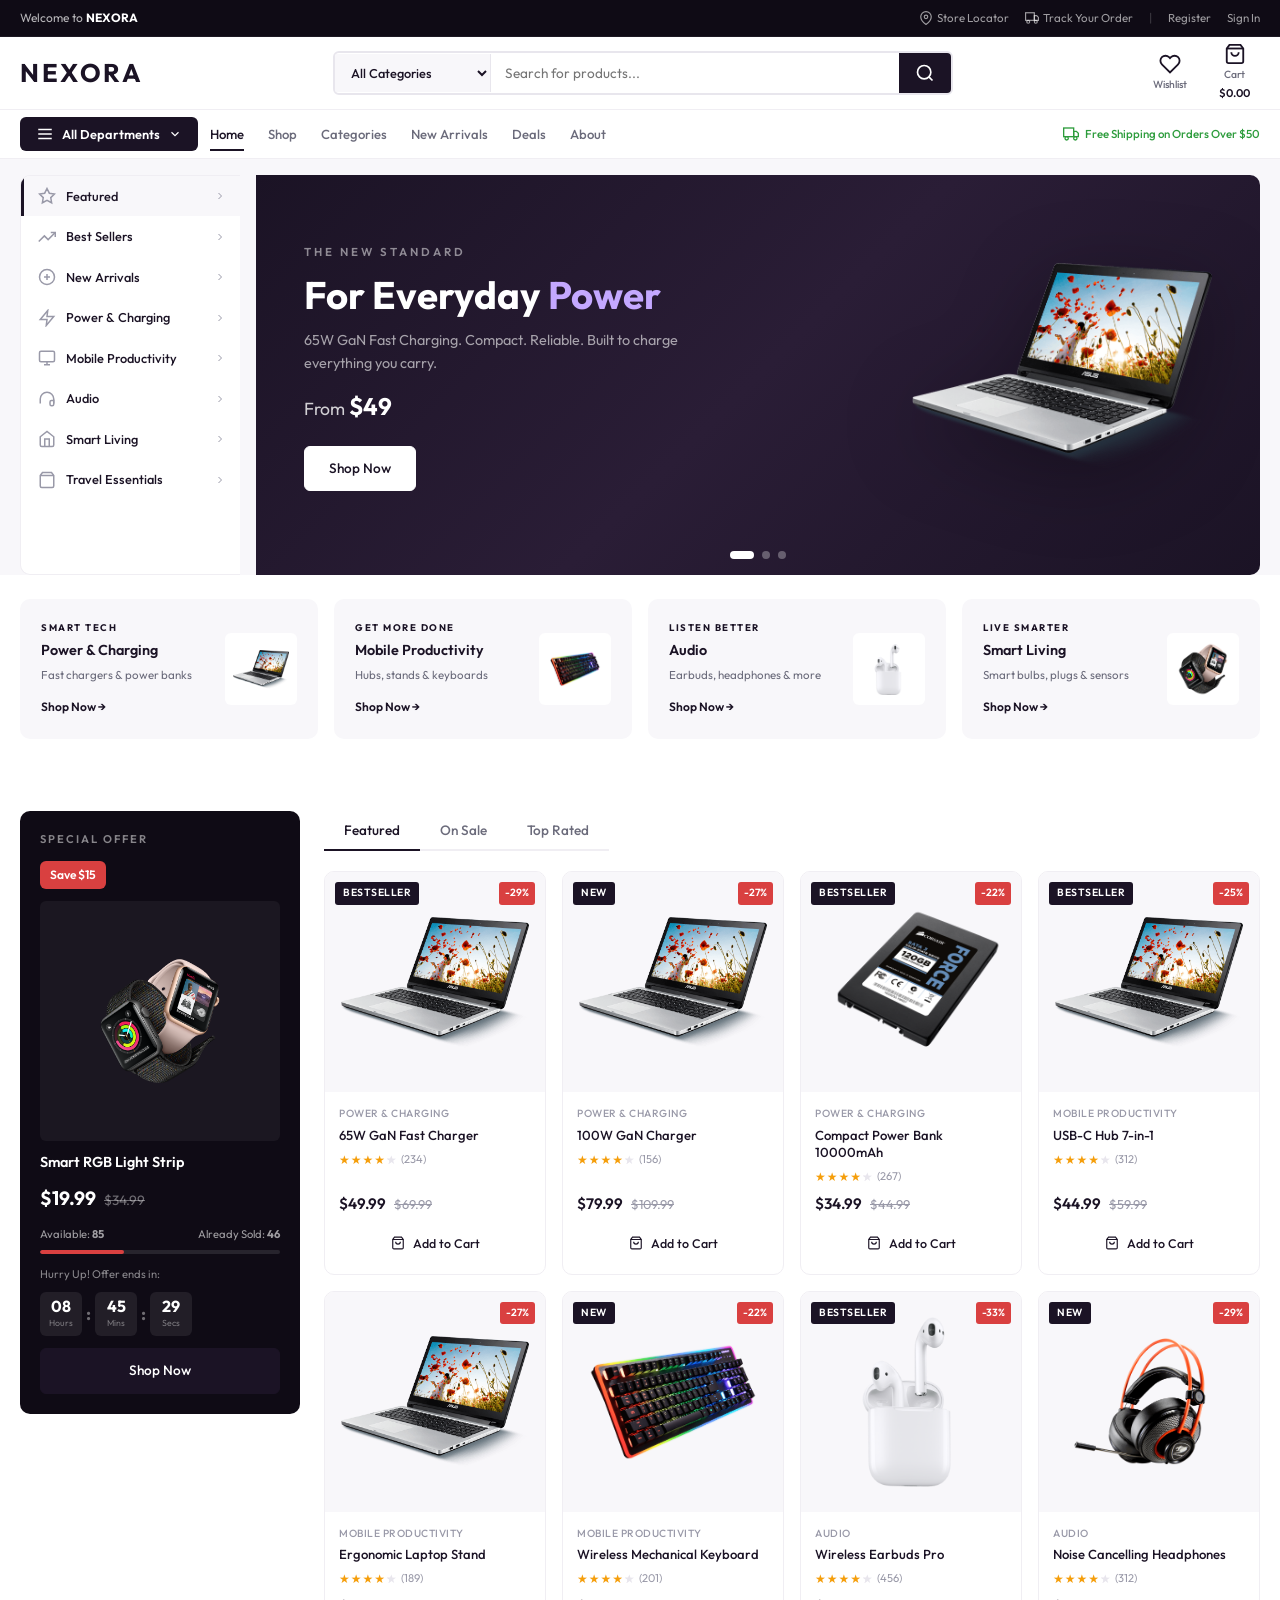
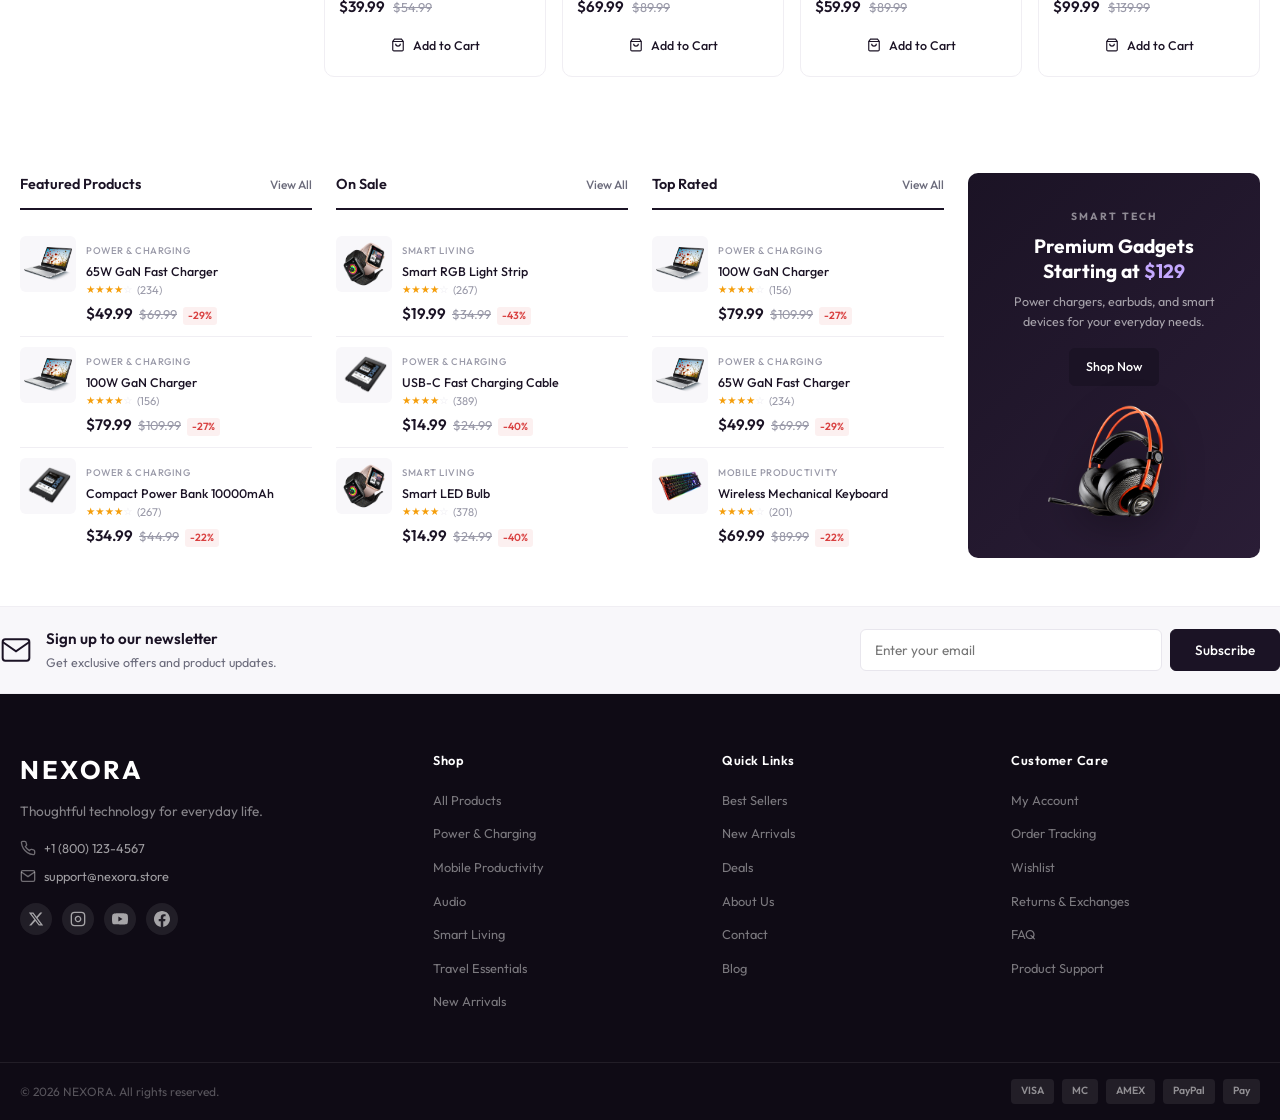
==== index.html @ 95f28b10 "First look(no backend)" ====
<!DOCTYPE html>
<html lang="en">
<head>
  <meta charset="UTF-8">
  <meta name="viewport" content="width=device-width, initial-scale=1.0">
  <meta name="description" content="NEXORA - Thoughtful technology for everyday life. Smart, practical electronics designed to make work, travel, and daily life easier.">
  <title>NEXORA - Premium Electronics Store</title>
  <link rel="stylesheet" href="css/style.css">
  <link rel="stylesheet" href="css/components.css">
  <link rel="stylesheet" href="css/responsive.css">
</head>
<body>
  <div class="header-wrapper"></div>

  <main>
    <section class="hero-section">
      <div class="container hero-layout">
        <aside class="hero-sidebar" id="hero-sidebar" aria-label="Categories"></aside>
        <div class="hero-main">
          <div class="hero-banner" id="hero-banner">
            <div class="hero-slide active" data-slide="0">
              <div class="hero-slide-content">
                <p class="hero-slide-eyebrow">THE NEW STANDARD</p>
                <h1 class="hero-slide-title">For Everyday <span class="hero-accent">Power</span></h1>
                <p class="hero-slide-desc">65W GaN Fast Charging. Compact. Reliable. Built to charge everything you carry.</p>
                <p class="hero-slide-price">From <strong>$49</strong></p>
                <a href="shop.html?category=power-charging" class="btn btn-primary">Shop Now</a>
              </div>
              <div class="hero-slide-visual">
                <img src="assets/laptop.png" alt="65W GaN Fast Charger" loading="eager">
              </div>
            </div>
            <div class="hero-slide" data-slide="1">
              <div class="hero-slide-content">
                <p class="hero-slide-eyebrow">IMMERSIVE AUDIO</p>
                <h1 class="hero-slide-title">Wireless <span class="hero-accent">Earbuds Pro</span></h1>
                <p class="hero-slide-desc">Active Noise Cancellation. 30-Hour Battery. IPX5 Water Resistant.</p>
                <p class="hero-slide-price">From <strong>$59</strong></p>
                <a href="shop.html?category=audio" class="btn btn-primary">Shop Now</a>
              </div>
              <div class="hero-slide-visual">
                <img src="assets/air pods.png" alt="Wireless Earbuds Pro" loading="lazy">
              </div>
            </div>
            <div class="hero-slide" data-slide="2">
              <div class="hero-slide-content">
                <p class="hero-slide-eyebrow">SMART PRODUCTIVITY</p>
                <h1 class="hero-slide-title">Mechanical <span class="hero-accent">Keyboard</span></h1>
                <p class="hero-slide-desc">Hot-Swappable Switches. Tri-Mode Connectivity. RGB Backlight.</p>
                <p class="hero-slide-price">From <strong>$69</strong></p>
                <a href="shop.html?category=mobile-productivity" class="btn btn-primary">Shop Now</a>
              </div>
              <div class="hero-slide-visual">
                <img src="assets/keyboard.png" alt="Mechanical Keyboard" loading="lazy">
              </div>
            </div>
          </div>
          <div class="hero-dots">
            <button class="hero-dot active" data-slide="0" aria-label="Slide 1"></button>
            <button class="hero-dot" data-slide="1" aria-label="Slide 2"></button>
            <button class="hero-dot" data-slide="2" aria-label="Slide 3"></button>
          </div>
        </div>
      </div>
    </section>

    <section class="promo-cards-section">
      <div class="container">
        <div class="promo-cards-grid" id="promo-cards-grid"></div>
      </div>
    </section>

    <section class="section featured-section">
      <div class="container">
        <div class="featured-layout">
          <div class="special-offer-panel" id="special-offer-panel"></div>
          <div class="featured-products-area">
            <div class="featured-tabs-header">
              <div class="featured-tabs">
                <button class="featured-tab active" data-tab="featured">Featured</button>
                <button class="featured-tab" data-tab="onsale">On Sale</button>
                <button class="featured-tab" data-tab="toprated">Top Rated</button>
              </div>
            </div>
            <div class="featured-products-grid" id="featured-products-grid"></div>
          </div>
        </div>
      </div>
    </section>

    <section class="section showcase-section">
      <div class="container">
        <div class="showcase-grid">
          <div class="showcase-col" id="col-featured">
            <div class="showcase-col-header">
              <h3>Featured Products</h3>
              <a href="shop.html?sort=featured" class="showcase-viewall">View All</a>
            </div>
            <div class="showcase-col-items" id="featured-items"></div>
          </div>
          <div class="showcase-col" id="col-onsale">
            <div class="showcase-col-header">
              <h3>On Sale</h3>
              <a href="shop.html?sort=discount" class="showcase-viewall">View All</a>
            </div>
            <div class="showcase-col-items" id="sale-items"></div>
          </div>
          <div class="showcase-col" id="col-toprated">
            <div class="showcase-col-header">
              <h3>Top Rated</h3>
              <a href="shop.html?sort=rating" class="showcase-viewall">View All</a>
            </div>
            <div class="showcase-col-items" id="toprated-items"></div>
          </div>
          <div class="showcase-ad" id="showcase-ad">
            <p class="showcase-ad-eyebrow">SMART TECH</p>
            <h3 class="showcase-ad-title">Premium Gadgets <br>Starting at <strong>$129</strong></h3>
            <p class="showcase-ad-desc">Power chargers, earbuds, and smart devices for your everyday needs.</p>
            <a href="shop.html" class="btn btn-primary btn-sm">Shop Now</a>
            <div class="showcase-ad-visual">
              <img src="assets/headset.png" alt="Premium Headphones" loading="lazy">
            </div>
          </div>
        </div>
      </div>
    </section>

    <section class="newsletter-strip">
      <div class="container newsletter-strip-inner">
        <div class="newsletter-strip-left">
          <svg width="32" height="32" viewBox="0 0 24 24" fill="none" stroke="currentColor" stroke-width="1.5"><path d="M4 4h16c1.1 0 2 .9 2 2v12c0 1.1-.9 2-2 2H4c-1.1 0-2-.9-2-2V6c0-1.1.9-2 2-2z"/><polyline points="22,6 12,13 2,6"/></svg>
          <div>
            <h3>Sign up to our newsletter</h3>
            <p>Get exclusive offers and product updates.</p>
          </div>
        </div>
        <form class="newsletter-strip-form" id="newsletter-form">
          <input type="email" placeholder="Enter your email" required aria-label="Email address">
          <button type="submit" class="btn btn-primary">Subscribe</button>
        </form>
      </div>
      <p class="newsletter-success" id="newsletter-success">Thanks for subscribing! Check your inbox for a welcome message.</p>
    </section>
  </main>

  <div class="footer-wrapper"></div>

  <script src="js/config.js"></script>
  <script src="js/data/categories.js"></script>
  <script src="js/data/products.js"></script>
  <script src="js/services/productService.js"></script>
  <script src="js/services/cartService.js"></script>
  <script src="js/services/wishlistService.js"></script>
  <script src="js/services/authService.js"></script>
  <script src="js/services/orderService.js"></script>
  <script src="js/components/toast.js"></script>
  <script src="js/components/modal.js"></script>
  <script src="js/components/productCard.js"></script>
  <script src="js/components/header.js"></script>
  <script src="js/app.js"></script>
  <script src="js/pages/home.js"></script>
</body>
</html>
---- css/style.css ----
@import url('https://fonts.googleapis.com/css2?family=Outfit:wght@300;400;500;600;700&display=swap');

*, *::before, *::after {
  margin: 0;
  padding: 0;
  box-sizing: border-box;
}

:root {
  --primary: #1B1325;
  --deep-dark: #0F0B15;
  --bg: #FFFFFF;
  --bg-alt: #F8F7FA;
  --text: #1B1325;
  --text-muted: #6B6B7B;
  --text-light: #9999A8;
  --border: #E8E6ED;
  --border-light: #F0EEF3;
  --accent: #1B1325;
  --success: #2D9C3C;
  --error: #D94040;
  --warning: #E6A817;
  --radius: 10px;
  --radius-sm: 6px;
  --radius-lg: 14px;
  --shadow: 0 1px 3px rgba(0,0,0,0.06);
  --shadow-md: 0 4px 16px rgba(0,0,0,0.08);
  --shadow-lg: 0 8px 32px rgba(0,0,0,0.1);
  --transition: 0.2s ease;
  --max-width: 1400px;
}

html {
  font-size: 16px;
  scroll-behavior: smooth;
  -webkit-text-size-adjust: 100%;
}

body {
  font-family: 'Outfit', 'Inter', system-ui, -apple-system, sans-serif;
  color: var(--text);
  background: var(--bg);
  line-height: 1.6;
  overflow-x: hidden;
  -webkit-font-smoothing: antialiased;
  -moz-osx-font-smoothing: grayscale;
}

body.modal-open {
  overflow: hidden;
}

img {
  max-width: 100%;
  height: auto;
  display: block;
}

a {
  text-decoration: none;
  color: inherit;
  transition: color var(--transition);
}

ul, ol {
  list-style: none;
}

button {
  cursor: pointer;
  border: none;
  background: none;
  font-family: inherit;
  font-size: inherit;
  color: inherit;
}

input, textarea, select {
  font-family: inherit;
  font-size: inherit;
  color: inherit;
}

.container {
  width: 100%;
  max-width: var(--max-width);
  margin: 0 auto;
  padding: 0 20px;
}

/* ==============================
   UTILITY BAR (Level 1)
   ============================== */
.utility-bar {
  background: var(--deep-dark);
  color: rgba(255,255,255,0.7);
  font-size: 0.75rem;
  border-bottom: 1px solid rgba(255,255,255,0.06);
}

.utility-bar-inner {
  display: flex;
  align-items: center;
  justify-content: space-between;
  height: 36px;
}

.utility-welcome {
  font-size: 0.75rem;
}

.utility-welcome strong {
  color: #fff;
}

.utility-links {
  display: flex;
  align-items: center;
  gap: 16px;
}

.utility-link {
  display: flex;
  align-items: center;
  gap: 4px;
  color: rgba(255,255,255,0.6);
  font-size: 0.72rem;
  transition: color var(--transition);
}

.utility-link:hover {
  color: #fff;
}

.utility-sep {
  color: rgba(255,255,255,0.2);
}

/* ==============================
   HEADER (Level 2)
   ============================== */
.header {
  position: sticky;
  top: 0;
  z-index: 1000;
  background: rgba(255,255,255,0.97);
  backdrop-filter: blur(12px);
  border-bottom: 1px solid var(--border-light);
}

.header-inner {
  display: flex;
  align-items: center;
  justify-content: space-between;
  height: 72px;
  gap: 24px;
}

.logo {
  display: flex;
  align-items: center;
  flex-shrink: 0;
}

.logo-text {
  font-size: 1.6rem;
  font-weight: 700;
  letter-spacing: 2.5px;
  color: var(--primary);
}

.header-search {
  flex: 1;
  max-width: 620px;
  display: flex;
  align-items: center;
  border: 2px solid var(--border);
  border-radius: var(--radius-sm);
  overflow: hidden;
  transition: border-color var(--transition);
}

.header-search:focus-within {
  border-color: var(--primary);
}

.search-category-select {
  padding: 10px 12px;
  border: none;
  border-right: 1px solid var(--border);
  background: var(--bg-alt);
  font-size: 0.8rem;
  font-weight: 500;
  color: var(--text);
  outline: none;
  cursor: pointer;
  max-width: 160px;
  appearance: auto;
}

.header-search-input {
  flex: 1;
  border: none;
  outline: none;
  padding: 10px 14px;
  font-size: 0.85rem;
  background: transparent;
  min-width: 0;
}

.header-search-btn {
  padding: 10px 16px;
  background: var(--primary);
  color: #fff;
  border: none;
  display: flex;
  align-items: center;
  justify-content: center;
  cursor: pointer;
  transition: background var(--transition);
}

.header-search-btn:hover {
  background: #2a1d36;
}

.header-actions {
  display: flex;
  align-items: center;
  gap: 12px;
  flex-shrink: 0;
}

.header-action-link {
  position: relative;
  display: flex;
  flex-direction: column;
  align-items: center;
  gap: 2px;
  padding: 6px 10px;
  border-radius: var(--radius-sm);
  transition: background var(--transition);
  text-decoration: none;
}

.header-action-link:hover {
  background: var(--bg-alt);
}

.header-action-label {
  font-size: 0.65rem;
  font-weight: 500;
  color: var(--text-muted);
}

.header-cart-total {
  font-size: 0.7rem;
  font-weight: 600;
  color: var(--primary);
}

.badge {
  position: absolute;
  top: 2px;
  right: 4px;
  min-width: 16px;
  height: 16px;
  background: var(--primary);
  color: #fff;
  border-radius: 8px;
  font-size: 0.6rem;
  font-weight: 600;
  display: flex;
  align-items: center;
  justify-content: center;
  padding: 0 4px;
}

/* Search Results Dropdown */
.search-results-dropdown {
  position: absolute;
  top: 100%;
  left: 50%;
  transform: translateX(-50%);
  width: 100%;
  max-width: 620px;
  background: #fff;
  border: 1px solid var(--border);
  border-radius: 0 0 var(--radius-sm) var(--radius-sm);
  box-shadow: var(--shadow-lg);
  max-height: 400px;
  overflow-y: auto;
  display: none;
  z-index: 1001;
}

.search-results-dropdown.active {
  display: block;
}

.search-dd-item {
  display: flex;
  align-items: center;
  gap: 12px;
  padding: 10px 16px;
  transition: background var(--transition);
}

.search-dd-item:hover {
  background: var(--bg-alt);
}

.search-dd-img {
  width: 40px;
  height: 40px;
  object-fit: contain;
  border-radius: var(--radius-sm);
  background: var(--bg-alt);
  padding: 4px;
}

.search-dd-info {
  flex: 1;
  min-width: 0;
}

.search-dd-name {
  display: block;
  font-size: 0.85rem;
  font-weight: 500;
  white-space: nowrap;
  overflow: hidden;
  text-overflow: ellipsis;
}

.search-dd-cat {
  font-size: 0.7rem;
  color: var(--text-light);
}

.search-dd-price {
  font-weight: 600;
  font-size: 0.85rem;
  color: var(--primary);
  white-space: nowrap;
}

.search-dd-viewall {
  display: block;
  text-align: center;
  padding: 10px;
  font-size: 0.8rem;
  font-weight: 500;
  color: var(--primary);
  border-top: 1px solid var(--border-light);
}

.search-dd-viewall:hover {
  background: var(--bg-alt);
}

.search-dd-empty {
  padding: 20px;
  text-align: center;
  color: var(--text-muted);
  font-size: 0.85rem;
}

/* ==============================
   NAV BAR (Level 3)
   ============================== */
.nav-bar {
  background: #fff;
  border-bottom: 1px solid var(--border-light);
}

.nav-bar-inner {
  display: flex;
  align-items: center;
  height: 48px;
  gap: 4px;
}

.dept-dropdown-wrap {
  position: relative;
  margin-right: 8px;
  flex-shrink: 0;
}

.dept-trigger {
  display: flex;
  align-items: center;
  gap: 8px;
  padding: 8px 16px;
  background: var(--primary);
  color: #fff;
  border-radius: var(--radius-sm);
  font-size: 0.8rem;
  font-weight: 600;
  white-space: nowrap;
  cursor: pointer;
  transition: background var(--transition);
}

.dept-trigger:hover {
  background: #2a1d36;
}

.dept-menu {
  position: absolute;
  top: calc(100% + 6px);
  left: 0;
  width: 260px;
  background: #fff;
  border: 1px solid var(--border);
  border-radius: var(--radius);
  box-shadow: var(--shadow-lg);
  z-index: 1100;
  display: none;
  overflow: hidden;
}

.dept-menu.active {
  display: block;
}

.dept-menu-item {
  display: flex;
  align-items: center;
  gap: 10px;
  padding: 10px 16px;
  font-size: 0.82rem;
  font-weight: 500;
  color: var(--text);
  transition: background var(--transition);
}

.dept-menu-item:hover {
  background: var(--bg-alt);
  color: var(--primary);
}

.dept-menu-item span {
  flex: 1;
}

.dept-menu-item svg:last-child {
  color: var(--text-light);
  flex-shrink: 0;
}

.dept-menu-item.dept-all {
  border-bottom: 1px solid var(--border-light);
  font-weight: 600;
  color: var(--primary);
}

.dept-menu-icon {
  width: 32px;
  height: 32px;
  background: var(--bg-alt);
  border-radius: 50%;
  display: flex;
  align-items: center;
  justify-content: center;
  overflow: hidden;
  padding: 4px;
  flex-shrink: 0;
}

.dept-menu-icon img {
  width: 100%;
  height: 100%;
  object-fit: contain;
}

.main-nav {
  display: flex;
  align-items: center;
  gap: 24px;
  flex: 1;
}

.nav-link {
  font-size: 0.82rem;
  font-weight: 500;
  color: var(--text-muted);
  padding: 4px 0;
  position: relative;
  transition: color var(--transition);
  white-space: nowrap;
}

.nav-link:hover,
.nav-link.active {
  color: var(--primary);
}

.nav-link::after {
  content: '';
  position: absolute;
  bottom: -2px;
  left: 0;
  width: 0;
  height: 2px;
  background: var(--primary);
  transition: width var(--transition);
}

.nav-link:hover::after,
.nav-link.active::after {
  width: 100%;
}

.nav-shipping-msg {
  display: flex;
  align-items: center;
  gap: 6px;
  margin-left: auto;
  font-size: 0.72rem;
  font-weight: 500;
  color: var(--success);
  white-space: nowrap;
  flex-shrink: 0;
}

/* ==============================
   HERO SECTION
   ============================== */
.hero-section {
  background: var(--bg-alt);
  padding: 16px 0 0;
}

.hero-layout {
  display: grid;
  grid-template-columns: 220px 1fr;
  gap: 16px;
  min-height: 400px;
}

.hero-sidebar {
  background: #fff;
  border-radius: var(--radius) 0 0 var(--radius);
  border: 1px solid var(--border-light);
  border-right: none;
  overflow: hidden;
}

.dept-sidebar-item {
  display: flex;
  align-items: center;
  gap: 10px;
  padding: 10px 14px;
  font-size: 0.8rem;
  font-weight: 500;
  color: var(--text);
  transition: all var(--transition);
  border-left: 3px solid transparent;
}

.dept-sidebar-item:hover,
.dept-sidebar-item.active {
  background: var(--bg-alt);
  color: var(--primary);
  border-left-color: var(--primary);
}

.dept-sidebar-icon {
  display: flex;
  align-items: center;
  justify-content: center;
  color: var(--text-muted);
  flex-shrink: 0;
}

.dept-sidebar-item:hover .dept-sidebar-icon,
.dept-sidebar-item.active .dept-sidebar-icon {
  color: var(--primary);
}

.dept-sidebar-name {
  flex: 1;
  min-width: 0;
}

.dept-sidebar-item svg:last-child {
  color: var(--text-light);
  flex-shrink: 0;
}

.hero-main {
  background: linear-gradient(135deg, #1B1325 0%, #2a1d36 50%, #1B1325 100%);
  border-radius: 0 var(--radius) var(--radius) 0;
  position: relative;
  overflow: hidden;
}

.hero-banner {
  position: relative;
  min-height: 384px;
}

.hero-slide {
  display: none;
  align-items: center;
  padding: 40px 48px;
  min-height: 384px;
}

.hero-slide.active {
  display: flex;
}

.hero-slide-content {
  flex: 1;
  z-index: 2;
}

.hero-slide-eyebrow {
  font-size: 0.72rem;
  font-weight: 600;
  letter-spacing: 3px;
  text-transform: uppercase;
  color: rgba(255,255,255,0.5);
  margin-bottom: 12px;
}

.hero-slide-title {
  font-size: 2.4rem;
  font-weight: 700;
  color: #fff;
  line-height: 1.15;
  margin-bottom: 12px;
}

.hero-accent {
  color: #c4a8ff;
}

.hero-slide-desc {
  font-size: 0.9rem;
  color: rgba(255,255,255,0.6);
  line-height: 1.6;
  margin-bottom: 12px;
  max-width: 400px;
}

.hero-slide-price {
  font-size: 1.1rem;
  color: rgba(255,255,255,0.8);
  margin-bottom: 20px;
}

.hero-slide-price strong {
  font-size: 1.5rem;
  color: #fff;
}

.hero-slide-content .btn {
  background: #fff;
  color: var(--primary);
  border-color: #fff;
}

.hero-slide-content .btn:hover {
  background: rgba(255,255,255,0.9);
  border-color: rgba(255,255,255,0.9);
}

.hero-slide-visual {
  flex: 0 0 300px;
  display: flex;
  align-items: center;
  justify-content: center;
  z-index: 2;
}

.hero-slide-visual img {
  max-height: 260px;
  object-fit: contain;
  filter: drop-shadow(0 20px 40px rgba(0,0,0,0.3));
}

.hero-dots {
  position: absolute;
  bottom: 16px;
  left: 50%;
  transform: translateX(-50%);
  display: flex;
  gap: 8px;
  z-index: 5;
}

.hero-dot {
  width: 8px;
  height: 8px;
  border-radius: 50%;
  background: rgba(255,255,255,0.3);
  border: none;
  cursor: pointer;
  transition: all var(--transition);
}

.hero-dot.active {
  background: #fff;
  width: 24px;
  border-radius: 4px;
}

/* ==============================
   PROMO CARDS
   ============================== */
.promo-cards-section {
  padding: 24px 0;
}

.promo-cards-grid {
  display: grid;
  grid-template-columns: repeat(4, 1fr);
  gap: 16px;
}

.promo-card {
  display: flex;
  align-items: center;
  justify-content: space-between;
  background: var(--bg-alt);
  border-radius: var(--radius);
  padding: 20px;
  gap: 12px;
  transition: all var(--transition);
  border: 1px solid transparent;
  text-decoration: none;
}

.promo-card:hover {
  border-color: var(--primary);
  box-shadow: var(--shadow-md);
  transform: translateY(-2px);
}

.promo-card-text {
  flex: 1;
  min-width: 0;
}

.promo-card-eyebrow {
  font-size: 0.6rem;
  font-weight: 700;
  letter-spacing: 1.5px;
  text-transform: uppercase;
  color: var(--primary);
  margin-bottom: 4px;
}

.promo-card-title {
  font-size: 0.9rem;
  font-weight: 600;
  color: var(--text);
  margin-bottom: 4px;
}

.promo-card-desc {
  font-size: 0.72rem;
  color: var(--text-muted);
  margin-bottom: 8px;
}

.promo-card-cta {
  font-size: 0.75rem;
  font-weight: 600;
  color: var(--primary);
}

.promo-card:hover .promo-card-cta {
  text-decoration: underline;
}

.promo-card-img {
  width: 72px;
  height: 72px;
  flex-shrink: 0;
  display: flex;
  align-items: center;
  justify-content: center;
  background: #fff;
  border-radius: var(--radius-sm);
  padding: 8px;
}

.promo-card-img img {
  width: 100%;
  height: 100%;
  object-fit: contain;
}

/* ==============================
   SECTION
   ============================== */
.section {
  padding: 48px 0;
}

.section-header {
  text-align: center;
  margin-bottom: 32px;
}

.section-label {
  font-size: 0.7rem;
  font-weight: 600;
  letter-spacing: 2px;
  text-transform: uppercase;
  color: var(--text-light);
  margin-bottom: 6px;
}

.section-title {
  font-size: 1.6rem;
  font-weight: 600;
  color: var(--primary);
  margin-bottom: 8px;
  line-height: 1.2;
}

.section-desc {
  font-size: 0.9rem;
  color: var(--text-muted);
  max-width: 500px;
  margin: 0 auto;
}

/* ==============================
   FEATURED LAYOUT
   ============================== */
.featured-layout {
  display: grid;
  grid-template-columns: 280px 1fr;
  gap: 24px;
}

.featured-tabs-header {
  display: flex;
  align-items: center;
  justify-content: space-between;
  margin-bottom: 20px;
}

.featured-tabs {
  display: flex;
  gap: 0;
  border-bottom: 2px solid var(--border-light);
}

.featured-tab {
  padding: 10px 20px;
  font-size: 0.85rem;
  font-weight: 500;
  color: var(--text-muted);
  border-bottom: 2px solid transparent;
  margin-bottom: -2px;
  transition: all var(--transition);
  cursor: pointer;
}

.featured-tab.active,
.featured-tab:hover {
  color: var(--primary);
  border-bottom-color: var(--primary);
}

.featured-products-grid {
  display: grid;
  grid-template-columns: repeat(4, 1fr);
  gap: 16px;
}

/* ==============================
   SPECIAL OFFER PANEL
   ============================== */
.special-offer-card {
  background: var(--deep-dark);
  color: #fff;
  border-radius: var(--radius);
  padding: 20px;
  display: flex;
  flex-direction: column;
  gap: 12px;
}

.so-eyebrow {
  font-size: 0.7rem;
  font-weight: 600;
  letter-spacing: 2px;
  text-transform: uppercase;
  color: rgba(255,255,255,0.5);
}

.so-save-badge {
  display: inline-flex;
}

.so-save-amount {
  background: var(--error);
  color: #fff;
  padding: 4px 10px;
  border-radius: var(--radius-sm);
  font-size: 0.75rem;
  font-weight: 600;
  display: inline-block;
}

.so-image {
  background: rgba(255,255,255,0.05);
  border-radius: var(--radius-sm);
  display: flex;
  align-items: center;
  justify-content: center;
  padding: 16px;
  aspect-ratio: 1;
}

.so-image img {
  max-height: 140px;
  object-fit: contain;
}

.so-name {
  font-size: 0.9rem;
  font-weight: 600;
  line-height: 1.3;
}

.so-prices {
  display: flex;
  align-items: baseline;
  gap: 8px;
}

.so-price-current {
  font-size: 1.2rem;
  font-weight: 700;
}

.so-price-old {
  font-size: 0.85rem;
  color: rgba(255,255,255,0.4);
  text-decoration: line-through;
}

.so-stock {
  width: 100%;
}

.so-stock-info {
  display: flex;
  justify-content: space-between;
  font-size: 0.7rem;
  color: rgba(255,255,255,0.6);
  margin-bottom: 6px;
}

.so-progress-bar {
  width: 100%;
  height: 4px;
  background: rgba(255,255,255,0.1);
  border-radius: 2px;
  overflow: hidden;
}

.so-progress-fill {
  height: 100%;
  background: var(--error);
  border-radius: 2px;
  transition: width 0.6s ease;
}

.so-countdown p {
  font-size: 0.7rem;
  color: rgba(255,255,255,0.5);
  margin-bottom: 8px;
}

.countdown-timer {
  display: flex;
  align-items: center;
  gap: 4px;
}

.cd-block {
  display: flex;
  flex-direction: column;
  align-items: center;
  background: rgba(255,255,255,0.08);
  border-radius: var(--radius-sm);
  padding: 6px 8px;
  min-width: 42px;
}

.cd-num {
  font-size: 1rem;
  font-weight: 700;
  line-height: 1;
}

.cd-label {
  font-size: 0.55rem;
  color: rgba(255,255,255,0.4);
  margin-top: 2px;
}

.cd-sep {
  font-size: 1.1rem;
  font-weight: 700;
  color: rgba(255,255,255,0.4);
}

/* ==============================
   THREE COLUMN PRODUCTS
   ============================== */
.three-col-layout {
  display: grid;
  grid-template-columns: 1fr 1fr 1fr 280px;
  gap: 24px;
}

.product-list-col {
  min-width: 0;
}

.product-list-header {
  display: flex;
  align-items: center;
  justify-content: space-between;
  padding-bottom: 12px;
  border-bottom: 2px solid var(--primary);
  margin-bottom: 16px;
}

.product-list-header h3 {
  font-size: 0.9rem;
  font-weight: 600;
  color: var(--primary);
}

.product-list-more {
  font-size: 0.75rem;
  font-weight: 500;
  color: var(--text-muted);
}

.product-list-more:hover {
  color: var(--primary);
}

.product-list-items {
  display: flex;
  flex-direction: column;
  gap: 0;
}

/* Side Ad Banner */
.side-ad-banner {
  background: linear-gradient(135deg, #1B1325, #2a1d36);
  border-radius: var(--radius);
  padding: 24px;
  display: flex;
  flex-direction: column;
  justify-content: center;
  align-items: center;
  text-align: center;
  color: #fff;
  position: relative;
  overflow: hidden;
}

.ad-banner-eyebrow {
  font-size: 0.65rem;
  font-weight: 700;
  letter-spacing: 2px;
  text-transform: uppercase;
  color: rgba(255,255,255,0.5);
  margin-bottom: 8px;
}

.ad-banner-content h3 {
  font-size: 1.2rem;
  font-weight: 700;
  margin-bottom: 8px;
}

.ad-banner-content h3 strong {
  color: #c4a8ff;
}

.ad-banner-content p {
  font-size: 0.78rem;
  color: rgba(255,255,255,0.6);
  margin-bottom: 16px;
}

.ad-banner-visual {
  margin-top: 16px;
}

.ad-banner-visual img {
  max-height: 120px;
  object-fit: contain;
  filter: drop-shadow(0 10px 20px rgba(0,0,0,0.3));
}

/* ==============================
   SHOWCASE GRID (4-Column)
   ============================== */
.showcase-grid {
  display: grid;
  grid-template-columns: repeat(4, 1fr);
  gap: 24px;
}

.showcase-col {
  min-width: 0;
}

.showcase-col-header {
  display: flex;
  align-items: center;
  justify-content: space-between;
  padding-bottom: 12px;
  border-bottom: 2px solid var(--primary);
  margin-bottom: 16px;
}

.showcase-col-header h3 {
  font-size: 0.9rem;
  font-weight: 600;
  color: var(--primary);
}

.showcase-viewall {
  font-size: 0.75rem;
  font-weight: 500;
  color: var(--text-muted);
}

.showcase-viewall:hover {
  color: var(--primary);
}

.showcase-col-items {
  display: flex;
  flex-direction: column;
  gap: 0;
}

/* ==============================
   SHOWCASE AD BANNER
   ============================== */
.showcase-ad {
  background: linear-gradient(135deg, #1B1325, #2a1d36);
  border-radius: var(--radius);
  padding: 24px;
  display: flex;
  flex-direction: column;
  justify-content: center;
  align-items: center;
  text-align: center;
  color: #fff;
  position: relative;
  overflow: hidden;
}

.showcase-ad-eyebrow {
  font-size: 0.65rem;
  font-weight: 700;
  letter-spacing: 2px;
  text-transform: uppercase;
  color: rgba(255,255,255,0.5);
  margin-bottom: 8px;
}

.showcase-ad-title {
  font-size: 1.2rem;
  font-weight: 700;
  margin-bottom: 8px;
  line-height: 1.3;
}

.showcase-ad-title strong {
  color: #c4a8ff;
}

.showcase-ad-desc {
  font-size: 0.78rem;
  color: rgba(255,255,255,0.6);
  margin-bottom: 16px;
}

.showcase-ad-visual {
  margin-top: 16px;
}

.showcase-ad-visual img {
  max-height: 120px;
  object-fit: contain;
  filter: drop-shadow(0 10px 20px rgba(0,0,0,0.3));
}

/* Compact Product Row */
.compact-row {
  display: flex;
  gap: 10px;
  padding: 10px 0;
  border-bottom: 1px solid var(--border-light);
  transition: background var(--transition);
}

.compact-row:last-child {
  border-bottom: none;
}

.compact-row:hover {
  background: var(--bg-alt);
}

.compact-row-img {
  width: 56px;
  height: 56px;
  flex-shrink: 0;
  background: var(--bg-alt);
  border-radius: var(--radius-sm);
  overflow: hidden;
  display: flex;
  align-items: center;
  justify-content: center;
  padding: 4px;
}

.compact-row-img img {
  width: 100%;
  height: 100%;
  object-fit: contain;
}

.compact-row-info {
  flex: 1;
  min-width: 0;
}

.compact-row-cat {
  font-size: 0.6rem;
  font-weight: 500;
  color: var(--text-light);
  text-transform: uppercase;
  letter-spacing: 0.5px;
}

.compact-row-name {
  font-size: 0.78rem;
  font-weight: 500;
  line-height: 1.3;
  margin: 2px 0;
  white-space: nowrap;
  overflow: hidden;
  text-overflow: ellipsis;
}

.compact-row-name a {
  color: var(--text);
}

.compact-row-name a:hover {
  color: var(--primary);
}

.compact-row-rating {
  display: flex;
  align-items: center;
  gap: 4px;
  margin-bottom: 2px;
}

.stars-sm {
  display: flex;
  gap: 0;
}

.star-sm {
  font-size: 0.65rem;
  color: var(--border);
}

.star-sm.filled {
  color: #F59E0B;
}

.compact-row-price {
  display: flex;
  align-items: baseline;
  gap: 6px;
  flex-wrap: wrap;
}

.compact-discount {
  font-size: 0.65rem;
  font-weight: 600;
  color: var(--error);
  background: rgba(217,64,64,0.08);
  padding: 1px 5px;
  border-radius: 3px;
}

/* ==============================
   PRODUCT CARD (Standard)
   ============================== */
.products-grid {
  display: grid;
  grid-template-columns: repeat(4, 1fr);
  gap: 20px;
}

.product-card {
  background: #fff;
  border-radius: var(--radius);
  overflow: hidden;
  border: 1px solid var(--border-light);
  transition: all var(--transition);
  display: flex;
  flex-direction: column;
}

.product-card:hover {
  box-shadow: var(--shadow-md);
  border-color: transparent;
  transform: translateY(-2px);
}

.product-card-image {
  position: relative;
  background: var(--bg-alt);
  aspect-ratio: 1;
  overflow: hidden;
}

.product-card-img {
  width: 100%;
  height: 100%;
  object-fit: contain;
  padding: 16px;
  transition: transform 0.4s ease;
}

.product-card:hover .product-card-img {
  transform: scale(1.05);
}

.product-badge {
  position: absolute;
  top: 10px;
  left: 10px;
  background: var(--primary);
  color: #fff;
  padding: 3px 8px;
  border-radius: 3px;
  font-size: 0.65rem;
  font-weight: 600;
  letter-spacing: 0.5px;
  text-transform: uppercase;
}

.product-discount-badge {
  position: absolute;
  top: 10px;
  right: 10px;
  background: var(--error);
  color: #fff;
  padding: 3px 6px;
  border-radius: 3px;
  font-size: 0.65rem;
  font-weight: 600;
}

.product-card-actions {
  position: absolute;
  top: 10px;
  right: 10px;
  display: flex;
  flex-direction: column;
  gap: 6px;
  opacity: 0;
  transform: translateX(8px);
  transition: all 0.3s ease;
}

.product-card:hover .product-card-actions {
  opacity: 1;
  transform: translateX(0);
}

.product-action-btn {
  width: 32px;
  height: 32px;
  background: #fff;
  border-radius: 50%;
  display: flex;
  align-items: center;
  justify-content: center;
  box-shadow: var(--shadow-md);
  transition: all var(--transition);
  border: none;
  cursor: pointer;
}

.product-action-btn:hover {
  background: var(--primary);
  color: #fff;
}

.product-action-btn.active {
  background: var(--primary);
  color: #fff;
}

.product-action-btn.active svg {
  fill: #fff;
}

.product-card-info {
  padding: 14px;
  display: flex;
  flex-direction: column;
  flex: 1;
}

.product-card-category {
  font-size: 0.65rem;
  font-weight: 500;
  color: var(--text-light);
  text-transform: uppercase;
  letter-spacing: 0.5px;
  margin-bottom: 4px;
}

.product-card-name {
  font-size: 0.82rem;
  font-weight: 500;
  margin-bottom: 6px;
  line-height: 1.3;
  display: -webkit-box;
  -webkit-line-clamp: 2;
  -webkit-box-orient: vertical;
  overflow: hidden;
}

.product-card-name a {
  color: inherit;
}

.product-card-name a:hover {
  color: var(--primary);
}

.product-card-rating {
  display: flex;
  align-items: center;
  gap: 4px;
  margin-bottom: 6px;
}

.stars {
  display: flex;
  gap: 1px;
}

.star {
  color: var(--border);
  font-size: 0.75rem;
}

.star.filled {
  color: #F59E0B;
}

.rating-count {
  font-size: 0.7rem;
  color: var(--text-light);
}

.product-card-price {
  display: flex;
  align-items: baseline;
  gap: 8px;
  margin-bottom: 10px;
  margin-top: auto;
}

.price-current {
  font-size: 0.95rem;
  font-weight: 600;
  color: var(--primary);
}

.price-current.large {
  font-size: 1.3rem;
}

.price-compare {
  font-size: 0.8rem;
  color: var(--text-light);
  text-decoration: line-through;
}

.btn-add-to-cart {
  width: 100%;
  padding: 8px 12px;
  border: 1px solid var(--border);
  border-radius: var(--radius-sm);
  font-size: 0.75rem;
  font-weight: 500;
  background: #fff;
  color: var(--primary);
  cursor: pointer;
  transition: all var(--transition);
  display: inline-flex;
  align-items: center;
  justify-content: center;
  gap: 6px;
}

.btn-add-to-cart:hover {
  background: var(--primary);
  color: #fff;
  border-color: var(--primary);
}

/* ==============================
   NEWSLETTER STRIP
   ============================== */
.newsletter-strip {
  background: var(--bg-alt);
  border-top: 1px solid var(--border-light);
  border-bottom: 1px solid var(--border-light);
}

.newsletter-strip-inner {
  display: flex;
  align-items: center;
  justify-content: space-between;
  padding: 20px 0;
  gap: 24px;
}

.newsletter-strip-left {
  display: flex;
  align-items: center;
  gap: 14px;
  flex-shrink: 0;
}

.newsletter-strip-left svg {
  color: var(--primary);
  flex-shrink: 0;
}

.newsletter-strip-left h3 {
  font-size: 0.95rem;
  font-weight: 600;
  color: var(--primary);
  margin-bottom: 2px;
}

.newsletter-strip-left p {
  font-size: 0.78rem;
  color: var(--text-muted);
}

.newsletter-strip-form {
  display: flex;
  gap: 8px;
  flex: 1;
  max-width: 420px;
}

.newsletter-strip-form input {
  flex: 1;
  padding: 10px 14px;
  border: 1px solid var(--border);
  border-radius: var(--radius-sm);
  outline: none;
  font-size: 0.85rem;
  transition: border-color var(--transition);
}

.newsletter-strip-form input:focus {
  border-color: var(--primary);
}

.newsletter-success {
  display: none;
  text-align: center;
  padding: 12px 20px;
  color: var(--success);
  font-weight: 500;
  font-size: 0.85rem;
}

/* ==============================
   FOOTER
   ============================== */
.footer {
  background: var(--deep-dark);
  color: #fff;
  padding: 56px 0 0;
}

.footer-main {
  display: grid;
  grid-template-columns: 1.5fr 1fr 1fr 1fr;
  gap: 40px;
  padding-bottom: 40px;
}

.footer-logo .logo-text {
  color: #fff;
}

.footer-tagline {
  color: rgba(255,255,255,0.5);
  font-size: 0.85rem;
  margin-top: 10px;
  margin-bottom: 16px;
  line-height: 1.5;
}

.footer-contact {
  display: flex;
  flex-direction: column;
  gap: 8px;
  margin-bottom: 16px;
}

.footer-contact-item {
  display: flex;
  align-items: center;
  gap: 8px;
  font-size: 0.8rem;
  color: rgba(255,255,255,0.6);
}

.footer-contact-item svg {
  color: rgba(255,255,255,0.4);
  flex-shrink: 0;
}

.footer-social {
  display: flex;
  gap: 10px;
}

.social-link {
  width: 32px;
  height: 32px;
  border-radius: 50%;
  background: rgba(255,255,255,0.08);
  display: flex;
  align-items: center;
  justify-content: center;
  color: rgba(255,255,255,0.6);
  transition: all var(--transition);
}

.social-link:hover {
  background: rgba(255,255,255,0.15);
  color: #fff;
}

.footer-heading {
  font-size: 0.8rem;
  font-weight: 600;
  margin-bottom: 16px;
  letter-spacing: 0.5px;
  color: #fff;
}

.footer-links li {
  margin-bottom: 8px;
}

.footer-links a {
  color: rgba(255,255,255,0.45);
  font-size: 0.8rem;
  transition: color var(--transition);
}

.footer-links a:hover {
  color: #fff;
}

.footer-bottom {
  border-top: 1px solid rgba(255,255,255,0.08);
  padding: 16px 0;
}

.footer-bottom-inner {
  display: flex;
  align-items: center;
  justify-content: space-between;
}

.footer-bottom p {
  font-size: 0.75rem;
  color: rgba(255,255,255,0.3);
}

.footer-payments {
  display: flex;
  gap: 8px;
}

.payment-icon {
  background: rgba(255,255,255,0.08);
  color: rgba(255,255,255,0.5);
  padding: 4px 10px;
  border-radius: 4px;
  font-size: 0.65rem;
  font-weight: 600;
}

/* ==============================
   BUTTONS
   ============================== */
.btn {
  display: inline-flex;
  align-items: center;
  justify-content: center;
  gap: 8px;
  padding: 11px 24px;
  border-radius: var(--radius-sm);
  font-weight: 500;
  font-size: 0.85rem;
  transition: all var(--transition);
  white-space: nowrap;
  cursor: pointer;
  border: 1px solid transparent;
}

.btn-primary {
  background: var(--primary);
  color: #fff;
  border-color: var(--primary);
}

.btn-primary:hover {
  background: #2a1d36;
  border-color: #2a1d36;
}

.btn-outline {
  background: transparent;
  color: var(--primary);
  border-color: var(--border);
}

.btn-outline:hover {
  border-color: var(--primary);
  background: var(--bg-alt);
}

.btn-sm {
  padding: 8px 16px;
  font-size: 0.78rem;
}

.btn-full {
  width: 100%;
}

.btn-icon {
  padding: 10px;
  border-radius: var(--radius-sm);
}

.btn-icon:hover {
  background: var(--bg-alt);
}

/* ==============================
   QUANTITY CONTROL
   ============================== */
.quantity-control {
  display: flex;
  align-items: center;
  border: 1px solid var(--border);
  border-radius: var(--radius-sm);
  overflow: hidden;
}

.qty-btn {
  width: 34px;
  height: 34px;
  display: flex;
  align-items: center;
  justify-content: center;
  font-size: 0.9rem;
  color: var(--text-muted);
  transition: all var(--transition);
}

.qty-btn:hover {
  background: var(--bg-alt);
  color: var(--primary);
}

.qty-value {
  width: 36px;
  text-align: center;
  font-weight: 500;
  font-size: 0.85rem;
}

/* ==============================
   QUICKVIEW
   ============================== */
.quickview {
  display: grid;
  grid-template-columns: 1fr 1fr;
  gap: 0;
  min-width: 600px;
}

.quickview-image {
  position: relative;
  background: var(--bg-alt);
  display: flex;
  align-items: center;
  justify-content: center;
  overflow: hidden;
}

.quickview-img {
  width: 100%;
  height: 100%;
  object-fit: contain;
  padding: 24px;
}

.quickview-info {
  padding: 28px;
  display: flex;
  flex-direction: column;
  gap: 10px;
}

.quickview-name {
  font-size: 1.2rem;
  font-weight: 600;
  color: var(--primary);
}

.quickview-desc {
  font-size: 0.82rem;
  color: var(--text-muted);
  line-height: 1.6;
}

.quickview-actions {
  display: flex;
  align-items: center;
  gap: 10px;
  margin: 6px 0;
}

/* ==============================
   PAGE HEADERS
   ============================== */
.page {
  min-height: 80vh;
}

.page-header {
  background: var(--bg-alt);
  padding: 40px 0;
  text-align: center;
}

.page-header h1 {
  font-size: 1.8rem;
  font-weight: 600;
  color: var(--primary);
  margin-bottom: 8px;
}

.breadcrumb {
  display: flex;
  align-items: center;
  justify-content: center;
  gap: 8px;
  font-size: 0.82rem;
  color: var(--text-muted);
  margin-bottom: 12px;
}

.breadcrumb a {
  color: var(--text-muted);
}

.breadcrumb a:hover {
  color: var(--primary);
}

/* ==============================
   MOBILE MENU
   ============================== */
.mobile-menu-btn {
  display: none;
  flex-direction: column;
  justify-content: center;
  align-items: center;
  gap: 5px;
  width: 44px;
  height: 44px;
  padding: 10px;
  flex-shrink: 0;
}

.hamburger-line {
  width: 22px;
  height: 2px;
  background: var(--primary);
  border-radius: 2px;
  transition: all 0.3s ease;
}

.mobile-menu {
  display: none;
}

.mobile-menu-overlay,
.mobile-drawer,
.mobile-drawer-header,
.mobile-drawer-body,
.mobile-drawer-nav,
.mobile-drawer-link,
.mobile-drawer-sep,
.mobile-drawer-cats,
.mobile-drawer-cat,
.mobile-drawer-cat-btn,
.mobile-drawer-chevron,
.mobile-drawer-sub,
.mobile-drawer-sub-link,
.mobile-drawer-footer,
.mobile-drawer-wave,
.mobile-drawer-dots,
.mobile-drawer-dot,
.mobile-drawer-footer-links,
.mobile-drawer-footer-link,
.mobile-drawer-close {
  display: none;
}

.mobile-search-link {
  display: none;
}

/* ==============================
   SCROLL TO TOP
   ============================== */
.scroll-top {
  position: fixed;
  bottom: 28px;
  right: 28px;
  width: 42px;
  height: 42px;
  background: var(--primary);
  color: #fff;
  border-radius: 50%;
  display: flex;
  align-items: center;
  justify-content: center;
  box-shadow: var(--shadow-md);
  opacity: 0;
  transform: translateY(16px);
  transition: all 0.3s ease;
  pointer-events: none;
  z-index: 999;
}

.scroll-top.visible {
  opacity: 1;
  transform: translateY(0);
  pointer-events: all;
}

.scroll-top:hover {
  background: #2a1d36;
}

/* ==============================
   TOAST
   ============================== */
.toast {
  position: fixed;
  bottom: 28px;
  left: 50%;
  transform: translateX(-50%) translateY(20px);
  padding: 10px 22px;
  border-radius: var(--radius-sm);
  font-size: 0.82rem;
  font-weight: 500;
  display: flex;
  align-items: center;
  gap: 8px;
  z-index: 3000;
  opacity: 0;
  transition: all 0.3s ease;
  box-shadow: var(--shadow-lg);
}

.toast-show {
  opacity: 1;
  transform: translateX(-50%) translateY(0);
}

.toast-success {
  background: var(--primary);
  color: #fff;
}

.toast-error {
  background: var(--error);
  color: #fff;
}

.toast-info {
  background: #333;
  color: #fff;
}

/* ==============================
   MODAL
   ============================== */
.modal-overlay {
  position: fixed;
  top: 0;
  left: 0;
  width: 100%;
  height: 100%;
  background: rgba(0,0,0,0.5);
  display: flex;
  align-items: center;
  justify-content: center;
  z-index: 2500;
  padding: 24px;
  opacity: 1;
  transition: opacity 0.2s ease;
}

.modal-overlay.modal-closing {
  opacity: 0;
}

.modal {
  background: #fff;
  border-radius: var(--radius-lg);
  max-width: 800px;
  width: 100%;
  max-height: 90vh;
  overflow-y: auto;
  position: relative;
  animation: modalIn 0.3s ease;
}

@keyframes modalIn {
  from { transform: scale(0.95); opacity: 0; }
  to { transform: scale(1); opacity: 1; }
}

.modal-close {
  position: absolute;
  top: 14px;
  right: 14px;
  width: 30px;
  height: 30px;
  display: flex;
  align-items: center;
  justify-content: center;
  font-size: 1.4rem;
  color: var(--text-muted);
  border-radius: 50%;
  z-index: 1;
  transition: all var(--transition);
}

.modal-close:hover {
  background: var(--bg-alt);
  color: var(--primary);
}

/* ==============================
   EMPTY STATE
   ============================== */
.empty-state {
  text-align: center;
  padding: 64px 20px;
}

.empty-state-icon {
  margin-bottom: 20px;
  color: var(--text-light);
}

.empty-state h2 {
  font-size: 1.2rem;
  font-weight: 600;
  margin-bottom: 6px;
  color: var(--primary);
}

.empty-state p {
  color: var(--text-muted);
  margin-bottom: 20px;
}

/* ==============================
   FORM
   ============================== */
.form-group {
  margin-bottom: 16px;
}

.form-group label {
  display: block;
  font-size: 0.82rem;
  font-weight: 500;
  margin-bottom: 4px;
  color: var(--text);
}

.form-control {
  width: 100%;
  padding: 10px 14px;
  border: 1px solid var(--border);
  border-radius: var(--radius-sm);
  outline: none;
  transition: border-color var(--transition);
  font-size: 0.85rem;
}

.form-control:focus {
  border-color: var(--primary);
}

textarea.form-control {
  resize: vertical;
  min-height: 100px;
}

/* ==============================
   PROMO POPUP
   ============================== */
.promo-popup-overlay {
  position: fixed;
  top: 0;
  left: 0;
  width: 100%;
  height: 100%;
  background: rgba(0,0,0,0.55);
  z-index: 5000;
  display: flex;
  align-items: center;
  justify-content: center;
  padding: 24px;
  opacity: 0;
  transition: opacity 0.3s ease;
  pointer-events: none;
}

.promo-popup-overlay.active {
  opacity: 1;
  pointer-events: all;
}

.promo-popup {
  background: #fff;
  border-radius: var(--radius-lg);
  max-width: 680px;
  width: 100%;
  position: relative;
  overflow: hidden;
  box-shadow: var(--shadow-lg);
  animation: modalIn 0.3s ease;
}

.promo-popup-close {
  position: absolute;
  top: 14px;
  right: 14px;
  width: 30px;
  height: 30px;
  display: flex;
  align-items: center;
  justify-content: center;
  font-size: 1.4rem;
  color: var(--text-muted);
  border-radius: 50%;
  z-index: 1;
  background: rgba(255,255,255,0.8);
  transition: all var(--transition);
}

.promo-popup-close:hover {
  background: #fff;
  color: var(--primary);
}

.promo-popup-content {
  display: grid;
  grid-template-columns: 1.2fr 1fr;
  min-height: 340px;
}

.promo-popup-text {
  padding: 36px 28px;
  display: flex;
  flex-direction: column;
  justify-content: center;
  gap: 10px;
}

.promo-popup-label {
  font-size: 0.7rem;
  font-weight: 700;
  letter-spacing: 2px;
  text-transform: uppercase;
  color: var(--error);
}

.promo-popup-title {
  font-size: 1.6rem;
  font-weight: 700;
  color: var(--primary);
  line-height: 1.2;
}

.promo-popup-desc {
  font-size: 0.85rem;
  color: var(--text-muted);
  line-height: 1.5;
}

.promo-popup-form {
  display: flex;
  gap: 8px;
  margin-top: 4px;
}

.promo-popup-form input {
  flex: 1;
  padding: 10px 14px;
  border: 1px solid var(--border);
  border-radius: var(--radius-sm);
  outline: none;
  font-size: 0.85rem;
}

.promo-popup-form input:focus {
  border-color: var(--primary);
}

.popup-dontshow {
  display: flex;
  align-items: center;
  gap: 6px;
  font-size: 0.75rem;
  color: var(--text-muted);
  cursor: pointer;
  margin-top: 4px;
}

.popup-dontshow input {
  accent-color: var(--primary);
}

.promo-popup-image {
  background: var(--bg-alt);
  display: flex;
  align-items: center;
  justify-content: center;
  padding: 28px;
  overflow: hidden;
}

.promo-popup-image img {
  width: 100%;
  max-width: 200px;
  object-fit: contain;
}

/* ==============================
   UTILITIES
   ============================== */
.mt-24 { margin-top: 24px; }
---- css/components.css ----
/* Shop Page */
.shop-layout {
  display: grid;
  grid-template-columns: 240px 1fr;
  gap: 28px;
  padding: 24px 0;
}

.shop-sidebar {
  position: sticky;
  top: 160px;
  align-self: start;
}

.filter-group {
  margin-bottom: 24px;
}

.filter-group h3 {
  font-size: 0.82rem;
  font-weight: 600;
  margin-bottom: 10px;
  color: var(--primary);
}

.filter-option {
  display: flex;
  align-items: center;
  gap: 8px;
  padding: 5px 0;
  cursor: pointer;
  font-size: 0.82rem;
  color: var(--text-muted);
}

.filter-option:hover {
  color: var(--primary);
}

.filter-option input[type="checkbox"],
.filter-option input[type="radio"] {
  accent-color: var(--primary);
  width: 15px;
  height: 15px;
}

.shop-toolbar {
  display: flex;
  align-items: center;
  justify-content: space-between;
  padding: 12px 0;
  margin-bottom: 12px;
  border-bottom: 1px solid var(--border-light);
}

.shop-result-count {
  font-size: 0.82rem;
  color: var(--text-muted);
}

.shop-sort select {
  padding: 7px 28px 7px 10px;
  border: 1px solid var(--border);
  border-radius: var(--radius-sm);
  font-size: 0.82rem;
  background: #fff;
  color: var(--primary);
  outline: none;
  cursor: pointer;
  appearance: auto;
}

.shop-sort select:focus {
  border-color: var(--primary);
}

.price-range-inputs {
  display: flex;
  gap: 6px;
  align-items: center;
}

.price-range-inputs input {
  width: 72px;
  padding: 7px;
  border: 1px solid var(--border);
  border-radius: var(--radius-sm);
  font-size: 0.82rem;
  outline: none;
}

.price-range-inputs input:focus {
  border-color: var(--primary);
}

.price-range-inputs span {
  color: var(--text-light);
}

/* Product Detail */
.product-detail {
  padding: 28px 0 56px;
}

.product-detail-grid {
  display: grid;
  grid-template-columns: 1fr 1fr;
  gap: 40px;
  margin-bottom: 56px;
}

.product-gallery {
  position: sticky;
  top: 180px;
  align-self: start;
}

.product-main-image {
  width: 100%;
  aspect-ratio: 1;
  background: var(--bg-alt);
  border-radius: var(--radius);
  display: flex;
  align-items: center;
  justify-content: center;
  color: var(--text-light);
  overflow: hidden;
}

.product-thumbnails {
  display: flex;
  gap: 8px;
  margin-top: 10px;
}

.product-thumb {
  width: 56px;
  height: 56px;
  background: var(--bg-alt);
  border-radius: var(--radius-sm);
  display: flex;
  align-items: center;
  justify-content: center;
  border: 2px solid transparent;
  cursor: pointer;
  transition: border-color var(--transition);
}

.product-thumb.active,
.product-thumb:hover {
  border-color: var(--primary);
}

.product-info {
  display: flex;
  flex-direction: column;
  gap: 14px;
}

.product-info-category {
  font-size: 0.72rem;
  font-weight: 500;
  color: var(--text-light);
  text-transform: uppercase;
  letter-spacing: 1px;
}

.product-info h1 {
  font-size: 1.6rem;
  font-weight: 600;
  color: var(--primary);
  line-height: 1.2;
}

.product-info-rating {
  display: flex;
  align-items: center;
  gap: 8px;
}

.product-info-price {
  display: flex;
  align-items: baseline;
  gap: 10px;
  padding: 14px 0;
  border-top: 1px solid var(--border-light);
  border-bottom: 1px solid var(--border-light);
}

.product-info-price .price-current {
  font-size: 1.4rem;
}

.product-info-desc {
  font-size: 0.88rem;
  color: var(--text-muted);
  line-height: 1.7;
}

.product-info-features {
  margin: 6px 0;
}

.product-info-features h3 {
  font-size: 0.82rem;
  font-weight: 600;
  margin-bottom: 6px;
}

.product-info-features ul {
  padding-left: 18px;
}

.product-info-features li {
  font-size: 0.82rem;
  color: var(--text-muted);
  margin-bottom: 4px;
  line-height: 1.5;
  list-style: disc;
}

.product-actions {
  display: flex;
  gap: 10px;
  align-items: center;
  margin-top: 6px;
}

.product-actions .quantity-control {
  flex-shrink: 0;
}

.stock-info {
  font-size: 0.78rem;
  color: var(--success);
  font-weight: 500;
}

.stock-info.low {
  color: var(--warning);
}

/* Tabs */
.product-tabs {
  margin-top: 40px;
}

.tabs-nav {
  display: flex;
  gap: 0;
  border-bottom: 1px solid var(--border);
  margin-bottom: 20px;
}

.tab-btn {
  padding: 10px 20px;
  font-size: 0.85rem;
  font-weight: 500;
  color: var(--text-muted);
  border-bottom: 2px solid transparent;
  transition: all var(--transition);
  cursor: pointer;
}

.tab-btn.active,
.tab-btn:hover {
  color: var(--primary);
  border-bottom-color: var(--primary);
}

.tab-content {
  display: none;
}

.tab-content.active {
  display: block;
}

.specs-table {
  width: 100%;
  border-collapse: collapse;
}

.specs-table tr {
  border-bottom: 1px solid var(--border-light);
}

.specs-table td {
  padding: 10px 0;
  font-size: 0.82rem;
}

.specs-table td:first-child {
  font-weight: 500;
  color: var(--primary);
  width: 180px;
}

.specs-table td:last-child {
  color: var(--text-muted);
}

.shipping-info,
.return-info {
  display: flex;
  flex-direction: column;
  gap: 14px;
}

.shipping-item,
.return-item {
  display: flex;
  gap: 10px;
  align-items: flex-start;
}

.shipping-icon,
.return-icon {
  width: 36px;
  height: 36px;
  background: var(--bg-alt);
  border-radius: 50%;
  display: flex;
  align-items: center;
  justify-content: center;
  flex-shrink: 0;
  color: var(--primary);
}

.shipping-text h4,
.return-text h4 {
  font-size: 0.82rem;
  font-weight: 600;
  margin-bottom: 2px;
}

.shipping-text p,
.return-text p {
  font-size: 0.78rem;
  color: var(--text-muted);
}

/* Cart Page */
.cart-layout {
  padding: 28px 0 56px;
}

.cart-empty {
  text-align: center;
  padding: 64px 20px;
}

.cart-items {
  margin-bottom: 28px;
}

.cart-item {
  display: grid;
  grid-template-columns: 72px 1fr auto;
  gap: 16px;
  align-items: center;
  padding: 16px 0;
  border-bottom: 1px solid var(--border-light);
}

.cart-item-image {
  width: 72px;
  height: 72px;
  background: var(--bg-alt);
  border-radius: var(--radius-sm);
  display: flex;
  align-items: center;
  justify-content: center;
  color: var(--text-light);
  overflow: hidden;
  flex-shrink: 0;
}

.cart-item-image img {
  width: 100%;
  height: 100%;
  object-fit: cover;
}

.cart-item-info h3 {
  font-size: 0.85rem;
  font-weight: 500;
  margin-bottom: 4px;
}

.cart-item-info h3 a:hover {
  color: var(--primary);
}

.cart-item-info .product-card-category {
  margin-bottom: 4px;
}

.cart-item-price {
  font-weight: 600;
  font-size: 0.85rem;
  color: var(--primary);
}

.cart-item-actions {
  display: flex;
  align-items: center;
  gap: 14px;
}

.cart-item-remove {
  font-size: 0.78rem;
  color: var(--text-light);
  cursor: pointer;
  transition: color var(--transition);
}

.cart-item-remove:hover {
  color: var(--error);
}

.cart-summary {
  background: var(--bg-alt);
  border-radius: var(--radius);
  padding: 20px;
  max-width: 380px;
  margin-left: auto;
}

.cart-summary h2 {
  font-size: 1rem;
  font-weight: 600;
  margin-bottom: 16px;
  color: var(--primary);
}

.cart-summary-row {
  display: flex;
  justify-content: space-between;
  padding: 6px 0;
  font-size: 0.85rem;
}

.cart-summary-row.total {
  border-top: 1px solid var(--border);
  padding-top: 12px;
  margin-top: 6px;
  font-weight: 600;
  font-size: 0.95rem;
  color: var(--primary);
}

.cart-summary .btn {
  margin-top: 16px;
}

/* Wishlist */
.wishlist-grid {
  padding: 28px 0 56px;
}

/* Categories Page */
.categories-page-grid {
  display: grid;
  grid-template-columns: repeat(3, 1fr);
  gap: 20px;
  padding: 28px 0 56px;
}

.category-page-card {
  border: 1px solid var(--border-light);
  border-radius: var(--radius);
  overflow: hidden;
  transition: all var(--transition);
}

.category-page-card:hover {
  box-shadow: var(--shadow-md);
  transform: translateY(-3px);
}

.category-page-header {
  background: var(--bg-alt);
  padding: 36px 20px;
  text-align: center;
}

.category-page-header h2 {
  font-size: 1.1rem;
  font-weight: 600;
  color: var(--primary);
  margin-bottom: 6px;
}

.category-page-header p {
  font-size: 0.82rem;
  color: var(--text-muted);
}

.category-page-products {
  padding: 14px;
}

.category-page-product {
  display: flex;
  justify-content: space-between;
  padding: 8px 0;
  border-bottom: 1px solid var(--border-light);
  font-size: 0.82rem;
}

.category-page-product:last-child {
  border-bottom: none;
}

.category-page-product a {
  color: var(--text);
  font-weight: 500;
}

.category-page-product a:hover {
  color: var(--primary);
}

.category-page-product span {
  color: var(--text-muted);
  font-weight: 500;
}

.category-page-link {
  display: block;
  padding: 10px;
  text-align: center;
  border-top: 1px solid var(--border-light);
  font-size: 0.82rem;
  font-weight: 500;
  color: var(--primary);
  transition: background var(--transition);
}

.category-page-link:hover {
  background: var(--bg-alt);
}

/* About Page */
.about-content {
  max-width: 760px;
  margin: 0 auto;
  padding: 40px 20px;
}

.about-content h2 {
  font-size: 1.4rem;
  font-weight: 600;
  color: var(--primary);
  margin-bottom: 14px;
}

.about-content p {
  font-size: 0.9rem;
  color: var(--text-muted);
  line-height: 1.8;
  margin-bottom: 16px;
}

.about-values {
  display: grid;
  grid-template-columns: repeat(3, 1fr);
  gap: 20px;
  margin: 36px 0;
}

.about-value {
  text-align: center;
  padding: 20px;
}

.about-value h3 {
  font-size: 0.95rem;
  font-weight: 600;
  margin-bottom: 6px;
  color: var(--primary);
}

.about-value p {
  font-size: 0.82rem;
  color: var(--text-muted);
  margin-bottom: 0;
}

/* Contact Page */
.contact-layout {
  display: grid;
  grid-template-columns: 1fr 1fr;
  gap: 40px;
  padding: 40px 0 56px;
}

.contact-info h2 {
  font-size: 1.4rem;
  font-weight: 600;
  color: var(--primary);
  margin-bottom: 14px;
}

.contact-info p {
  color: var(--text-muted);
  margin-bottom: 20px;
  line-height: 1.7;
}

.contact-method {
  display: flex;
  gap: 10px;
  align-items: center;
  margin-bottom: 14px;
}

.contact-method-icon {
  width: 36px;
  height: 36px;
  background: var(--bg-alt);
  border-radius: 50%;
  display: flex;
  align-items: center;
  justify-content: center;
  color: var(--primary);
  flex-shrink: 0;
}

.contact-method-text h4 {
  font-size: 0.82rem;
  font-weight: 600;
}

.contact-method-text p {
  font-size: 0.78rem;
  color: var(--text-muted);
  margin: 0;
}

.contact-form h2 {
  font-size: 1.4rem;
  font-weight: 600;
  color: var(--primary);
  margin-bottom: 20px;
}

/* 404 */
.not-found {
  display: flex;
  flex-direction: column;
  align-items: center;
  justify-content: center;
  min-height: 60vh;
  text-align: center;
  padding: 40px 20px;
}

.not-found h1 {
  font-size: 5rem;
  font-weight: 700;
  color: var(--primary);
  opacity: 0.15;
  line-height: 1;
  margin-bottom: 14px;
}

.not-found h2 {
  font-size: 1.2rem;
  font-weight: 600;
  color: var(--primary);
  margin-bottom: 6px;
}

.not-found p {
  color: var(--text-muted);
  margin-bottom: 20px;
}

/* ==============================
   COMPONENT RESPONSIVE
   ============================== */
@media (max-width: 768px) {
  .shop-layout {
    grid-template-columns: 1fr;
  }

  .shop-sidebar {
    position: static;
  }

  .product-detail-grid {
    grid-template-columns: 1fr;
    gap: 20px;
  }

  .product-gallery {
    position: static;
  }

  .cart-item {
    grid-template-columns: 60px 1fr;
    gap: 10px;
  }

  .cart-item-actions {
    grid-column: 1 / -1;
    justify-content: space-between;
  }

  .cart-summary {
    max-width: 100%;
  }

  .categories-page-grid {
    grid-template-columns: 1fr;
  }

  .about-values {
    grid-template-columns: 1fr;
  }

  .contact-layout {
    grid-template-columns: 1fr;
    gap: 28px;
  }

  .tabs-nav {
    overflow-x: auto;
    -webkit-overflow-scrolling: touch;
  }

  .tab-btn {
    white-space: nowrap;
    padding: 10px 14px;
    font-size: 0.78rem;
  }

  .specs-table td:first-child {
    width: 110px;
  }

  .product-actions {
    flex-wrap: wrap;
  }
}
---- css/responsive.css ----
/* ==============================
   RESPONSIVE - 1024px
   ============================== */
@media (max-width: 1024px) {
  .hero-layout {
    grid-template-columns: 1fr;
  }

  .hero-sidebar {
    display: none;
  }

  .hero-main {
    border-radius: var(--radius);
  }

  .hero-slide {
    padding: 32px 36px;
    min-height: 340px;
  }

  .hero-banner {
    min-height: 340px;
  }

  .hero-slide-title {
    font-size: 2rem;
  }

  .hero-slide-visual {
    flex: 0 0 220px;
  }

  .featured-layout {
    grid-template-columns: 240px 1fr;
  }

  .featured-products-grid {
    grid-template-columns: repeat(3, 1fr);
  }

  .three-col-layout {
    grid-template-columns: 1fr 1fr 220px;
  }

  .three-col-products {
    grid-column: 1 / -1;
    display: grid;
    grid-template-columns: 1fr 1fr 1fr;
    gap: 24px;
  }

  .side-ad-banner {
    grid-column: 1 / -1;
  }

  .showcase-grid {
    grid-template-columns: repeat(2, 1fr);
  }

  .showcase-ad {
    grid-column: 1 / -1;
  }

  .footer-main {
    grid-template-columns: 1fr 1fr 1fr;
    gap: 32px;
  }

  .footer-brand-col {
    grid-column: 1 / -1;
  }

  .promo-cards-grid {
    grid-template-columns: repeat(2, 1fr);
  }

  .nav-shipping-msg {
    display: none;
  }
}

/* ==============================
   RESPONSIVE - 768px
   ============================== */
@media (max-width: 768px) {
  .utility-bar {
    display: none;
  }

  /* ===== MOBILE HEADER ===== */
  .header {
    background: #F5C518;
    border-bottom: none;
    position: sticky;
    top: 0;
    z-index: 1000;
  }

  .header-inner {
    height: 56px;
    gap: 12px;
    padding: 0;
  }

  .logo-text {
    font-size: 1.3rem;
    color: #1B1325;
  }

  .header-search {
    display: none;
  }

  .header-actions {
    gap: 4px;
    margin-left: auto;
  }

  .header-action-label {
    display: none;
  }

  .header-cart-total {
    display: none;
  }

  .header-action-link {
    padding: 8px;
    color: #1B1325;
  }

  .header-action-link svg {
    stroke: #1B1325;
  }

  .mobile-search-link {
    display: flex;
  }

  .nav-bar {
    display: none;
  }

  .mobile-menu-btn {
    display: flex;
    align-items: center;
    justify-content: center;
    width: 44px;
    height: 44px;
    padding: 10px;
    flex-shrink: 0;
  }

  .hamburger-line {
    background: #1B1325;
  }

  /* Hamburger X */
  .header.menu-open .hamburger-line:nth-child(1) {
    transform: rotate(45deg) translate(5px, 5px);
  }
  .header.menu-open .hamburger-line:nth-child(2) {
    opacity: 0;
  }
  .header.menu-open .hamburger-line:nth-child(3) {
    transform: rotate(-45deg) translate(5px, -5px);
  }

  /* ===== MOBILE DRAWER OVERLAY ===== */
  .mobile-menu {
    display: block;
    position: fixed;
    top: 0;
    left: 0;
    width: 100%;
    height: 100%;
    z-index: 2000;
    pointer-events: none;
  }

  .mobile-menu.active {
    pointer-events: all;
  }

  .mobile-menu-overlay {
    display: block;
    position: fixed;
    top: 0;
    left: 0;
    width: 100%;
    height: 100%;
    background: rgba(0, 0, 0, 0.5);
    opacity: 0;
    transition: opacity 0.3s ease;
    z-index: 2000;
  }

  .mobile-menu.active .mobile-menu-overlay {
    opacity: 1;
  }

  /* ===== MOBILE DRAWER ===== */
  .mobile-drawer {
    display: flex;
    flex-direction: column;
    position: fixed;
    top: 0;
    left: 0;
    width: 70vw;
    max-width: 320px;
    height: 100dvh;
    height: 100vh;
    background: #fff;
    z-index: 2001;
    transform: translateX(-100%);
    transition: transform 0.3s cubic-bezier(0.4, 0, 0.2, 1);
    overflow: hidden;
    box-shadow: 4px 0 24px rgba(0, 0, 0, 0.1);
  }

  .mobile-menu.active .mobile-drawer {
    transform: translateX(0);
  }

  /* ===== DRAWER HEADER ===== */
  .mobile-drawer-header {
    display: flex;
    align-items: center;
    justify-content: space-between;
    padding: 0 22px;
    height: 56px;
    min-height: 56px;
    border-bottom: 1px solid var(--border-light);
    flex-shrink: 0;
  }

  .mobile-drawer-header .logo-text {
    font-size: 1.15rem;
    font-weight: 700;
    color: var(--primary);
    letter-spacing: 1.5px;
  }

  .mobile-drawer-close {
    display: flex;
    align-items: center;
    justify-content: center;
    width: 36px;
    height: 36px;
    color: #999;
    border-radius: var(--radius-sm);
    flex-shrink: 0;
    transition: background var(--transition);
  }

  .mobile-drawer-close:hover {
    background: var(--bg-alt);
    color: var(--text);
  }

  /* ===== DRAWER BODY ===== */
  .mobile-drawer-body {
    flex: 1;
    overflow-y: auto;
    overflow-x: hidden;
    -webkit-overflow-scrolling: touch;
  }

  /* ===== NAV LINKS ===== */
  .mobile-drawer-nav {
    display: flex;
    flex-direction: column;
    padding: 8px 0;
  }

  .mobile-drawer-link {
    display: block;
    padding: 11px 22px;
    font-size: 0.9rem;
    font-weight: 500;
    color: var(--text);
    transition: background var(--transition);
  }

  .mobile-drawer-link:hover {
    background: var(--bg-alt);
  }

  .mobile-drawer-link--highlight {
    font-weight: 600;
    color: var(--primary);
  }

  .mobile-drawer-sep {
    height: 1px;
    background: var(--border-light);
    margin: 4px 22px;
  }

  /* ===== CATEGORY LIST ===== */
  .mobile-drawer-cats {
    display: flex;
    flex-direction: column;
  }

  .mobile-drawer-cat {
    border-bottom: 1px solid var(--border-light);
  }

  .mobile-drawer-cat:last-child {
    border-bottom: none;
  }

  .mobile-drawer-cat-btn {
    display: flex;
    align-items: center;
    justify-content: space-between;
    width: 100%;
    padding: 11px 22px;
    font-size: 0.88rem;
    font-weight: 500;
    color: var(--text);
    text-align: left;
    transition: background var(--transition);
  }

  .mobile-drawer-cat-btn:hover {
    background: var(--bg-alt);
  }

  .mobile-drawer-chevron {
    flex-shrink: 0;
    color: #bbb;
    transition: transform 0.25s ease;
  }

  .mobile-drawer-cat.open .mobile-drawer-chevron {
    transform: rotate(90deg);
  }

  /* ===== SUBCATEGORY ACCORDION ===== */
  .mobile-drawer-sub {
    max-height: 0;
    overflow: hidden;
    transition: max-height 0.3s ease;
  }

  .mobile-drawer-sub-link {
    display: block;
    padding: 9px 22px 9px 44px;
    font-size: 0.82rem;
    color: var(--text-muted);
    transition: all var(--transition);
  }

  .mobile-drawer-sub-link:hover {
    color: var(--primary);
    background: var(--bg-alt);
  }

  /* ===== DRAWER FOOTER ===== */
  .mobile-drawer-footer {
    flex-shrink: 0;
    position: relative;
    background: #F5C518;
    padding: 28px 22px 18px;
    text-align: center;
  }

  .mobile-drawer-wave {
    position: absolute;
    top: -14px;
    left: 0;
    width: 100%;
    height: 16px;
    display: block;
  }

  .mobile-drawer-dots {
    display: flex;
    justify-content: center;
    gap: 8px;
    margin-bottom: 12px;
  }

  .mobile-drawer-dot {
    width: 10px;
    height: 10px;
    border-radius: 50%;
    display: block;
  }

  .mobile-drawer-dot--red {
    background: #E74C3C;
  }

  .mobile-drawer-dot--green {
    background: #2ECC71;
  }

  .mobile-drawer-dot--yellow {
    background: #F39C12;
  }

  .mobile-drawer-footer-links {
    display: flex;
    justify-content: center;
    gap: 20px;
  }

  .mobile-drawer-footer-link {
    font-size: 0.75rem;
    font-weight: 500;
    color: #1B1325;
    opacity: 0.7;
    transition: opacity var(--transition);
  }

  .mobile-drawer-footer-link:hover {
    opacity: 1;
  }

  /* ===== OTHER MOBILE ADJUSTMENTS ===== */
  .hero-layout {
    grid-template-columns: 1fr;
  }

  .hero-banner {
    min-height: auto;
  }

  .hero-slide {
    flex-direction: row;
    align-items: center;
    justify-content: space-between;
    padding: 28px 20px;
    text-align: left;
    min-height: 220px;
    gap: 16px;
    overflow: hidden;
  }

  .hero-slide-content {
    order: 0;
    flex: 1;
    min-width: 0;
  }

  .hero-slide-visual {
    order: 1;
    flex: 0 0 auto;
    margin-bottom: 0;
  }

  .hero-slide-visual img {
    max-height: 130px;
    width: auto;
  }

  .hero-slide-title {
    font-size: 1.4rem;
    line-height: 1.2;
    margin-bottom: 8px;
  }

  .hero-slide-desc {
    font-size: 0.82rem;
    max-width: 100%;
    margin-bottom: 12px;
  }

  .hero-slide-price {
    font-size: 1rem;
    margin-bottom: 12px;
  }

  .hero-actions {
    justify-content: flex-start;
  }

  .hero-slide-eyebrow {
    font-size: 0.65rem;
    margin-bottom: 6px;
  }

  .promo-cards-grid {
    grid-template-columns: 1fr;
    gap: 12px;
  }

  .promo-card {
    padding: 16px;
    gap: 14px;
  }

  .promo-card-img {
    width: 64px;
    height: 64px;
  }

  .promo-card-title {
    font-size: 0.85rem;
  }

  .promo-card-desc {
    font-size: 0.7rem;
  }

  .featured-layout {
    grid-template-columns: 1fr;
  }

  .special-offer-card {
    display: none;
  }

  .featured-products-grid {
    grid-template-columns: repeat(2, 1fr);
    gap: 12px;
  }

  .featured-tab {
    padding: 8px 14px;
    font-size: 0.8rem;
  }

  .three-col-layout {
    grid-template-columns: 1fr;
  }

  .three-col-products {
    grid-template-columns: 1fr;
  }

  .side-ad-banner {
    display: none;
  }

  .showcase-grid {
    grid-template-columns: 1fr;
  }

  .showcase-ad {
    display: none;
  }

  .newsletter-strip-inner {
    flex-direction: column;
    text-align: center;
    gap: 16px;
  }

  .newsletter-strip-left {
    flex-direction: column;
  }

  .newsletter-strip-form {
    max-width: 100%;
    width: 100%;
  }

  .footer-main {
    grid-template-columns: 1fr;
    gap: 28px;
  }

  .footer-brand-col {
    grid-column: auto;
  }

  .footer-bottom-inner {
    flex-direction: column;
    gap: 12px;
    text-align: center;
  }

  .section {
    padding: 36px 0;
  }

  .section-title {
    font-size: 1.3rem;
  }

  .page-header {
    padding: 28px 0;
  }

  .page-header h1 {
    font-size: 1.4rem;
  }

  .quickview {
    grid-template-columns: 1fr;
    min-width: auto;
  }

  .quickview-image {
    max-height: 220px;
  }

  .promo-popup-content {
    grid-template-columns: 1fr;
  }

  .promo-popup-image {
    display: none;
  }

  .promo-popup-text {
    padding: 28px 20px;
  }
}

/* ==============================
   RESPONSIVE - 480px
   ============================== */
@media (max-width: 480px) {
  .container {
    padding: 0 14px;
  }

  .header-inner {
    height: 52px;
  }

  .logo-text {
    font-size: 1.15rem;
  }

  .mobile-menu-btn {
    width: 40px;
    height: 40px;
  }

  .mobile-drawer {
    width: 75vw;
    max-width: 300px;
  }

  .mobile-drawer-header {
    height: 52px;
    min-height: 52px;
    padding: 0 18px;
  }

  .mobile-drawer-header .logo-text {
    font-size: 1.05rem;
  }

  .mobile-drawer-link {
    padding: 10px 18px;
    font-size: 0.85rem;
  }

  .mobile-drawer-cat-btn {
    padding: 10px 18px;
    font-size: 0.84rem;
  }

  .mobile-drawer-sub-link {
    padding: 8px 18px 8px 40px;
    font-size: 0.78rem;
  }

  .mobile-drawer-sep {
    margin: 4px 18px;
  }

  .mobile-drawer-footer {
    padding: 24px 18px 14px;
  }

  .hero-slide {
    padding: 24px 16px;
    min-height: 200px;
  }

  .hero-slide-title {
    font-size: 1.2rem;
  }

  .hero-slide-desc {
    font-size: 0.78rem;
  }

  .hero-slide-visual img {
    max-height: 100px;
  }

  .hero-slide-price {
    font-size: 0.9rem;
  }

  .hero-actions .btn {
    padding: 8px 16px;
    font-size: 0.78rem;
  }

  .promo-card {
    padding: 14px;
    gap: 12px;
  }

  .promo-card-img {
    width: 56px;
    height: 56px;
  }

  .promo-card-title {
    font-size: 0.8rem;
  }

  .product-card-info {
    padding: 10px;
  }

  .product-card-name {
    font-size: 0.75rem;
  }

  .product-card-price {
    flex-direction: column;
    align-items: flex-start;
    gap: 2px;
  }

  .price-current {
    font-size: 0.88rem;
  }

  .btn-add-to-cart {
    padding: 7px 10px;
    font-size: 0.7rem;
  }

  .compact-row {
    padding: 8px 0;
  }

  .compact-row-img {
    width: 48px;
    height: 48px;
  }

  .compact-row-name {
    font-size: 0.72rem;
  }

  .three-col-products {
    gap: 16px;
  }

  .product-list-header h3 {
    font-size: 0.82rem;
  }

  .showcase-col-header h3 {
    font-size: 0.82rem;
  }

  .scroll-top {
    bottom: 18px;
    right: 18px;
    width: 38px;
    height: 38px;
  }

  .quickview {
    min-width: auto;
  }

  .quickview-info {
    padding: 18px;
  }

  .quickview-actions {
    flex-wrap: wrap;
  }

  .promo-popup-form {
    flex-direction: column;
  }
}
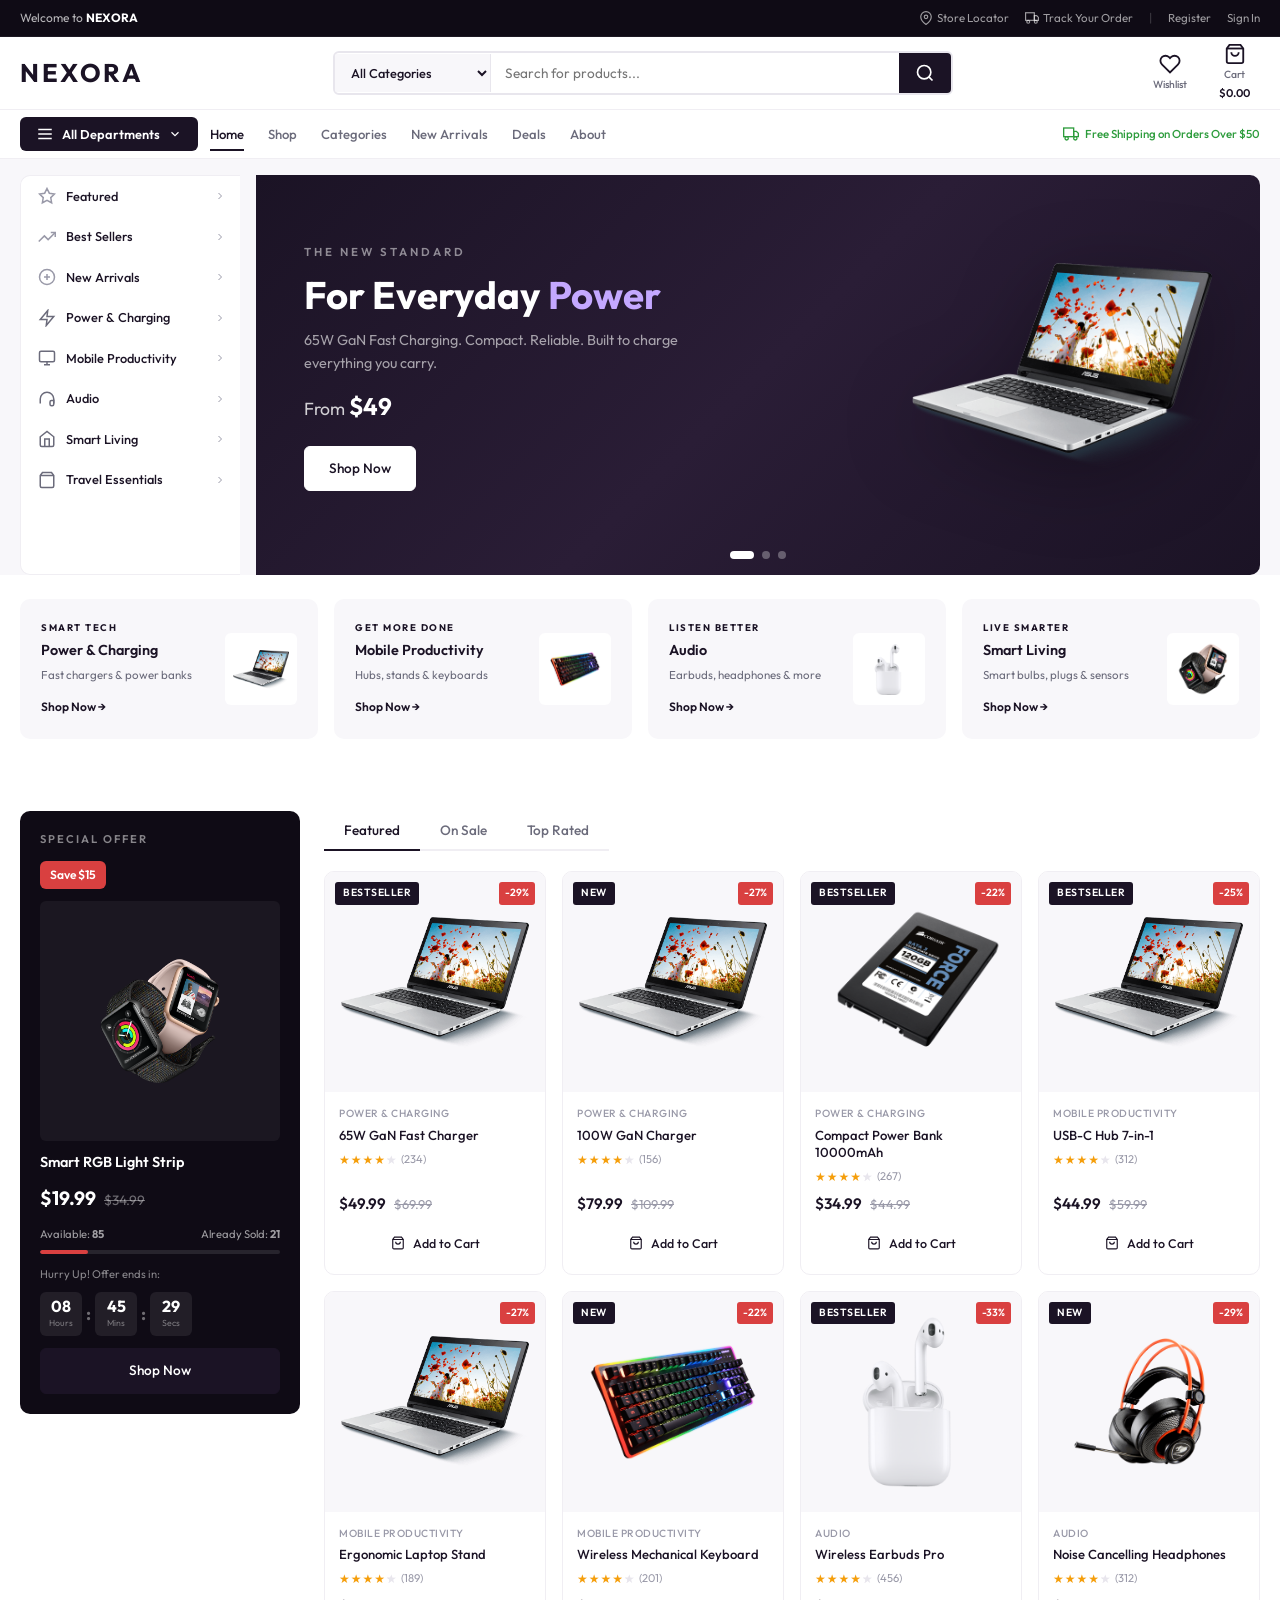
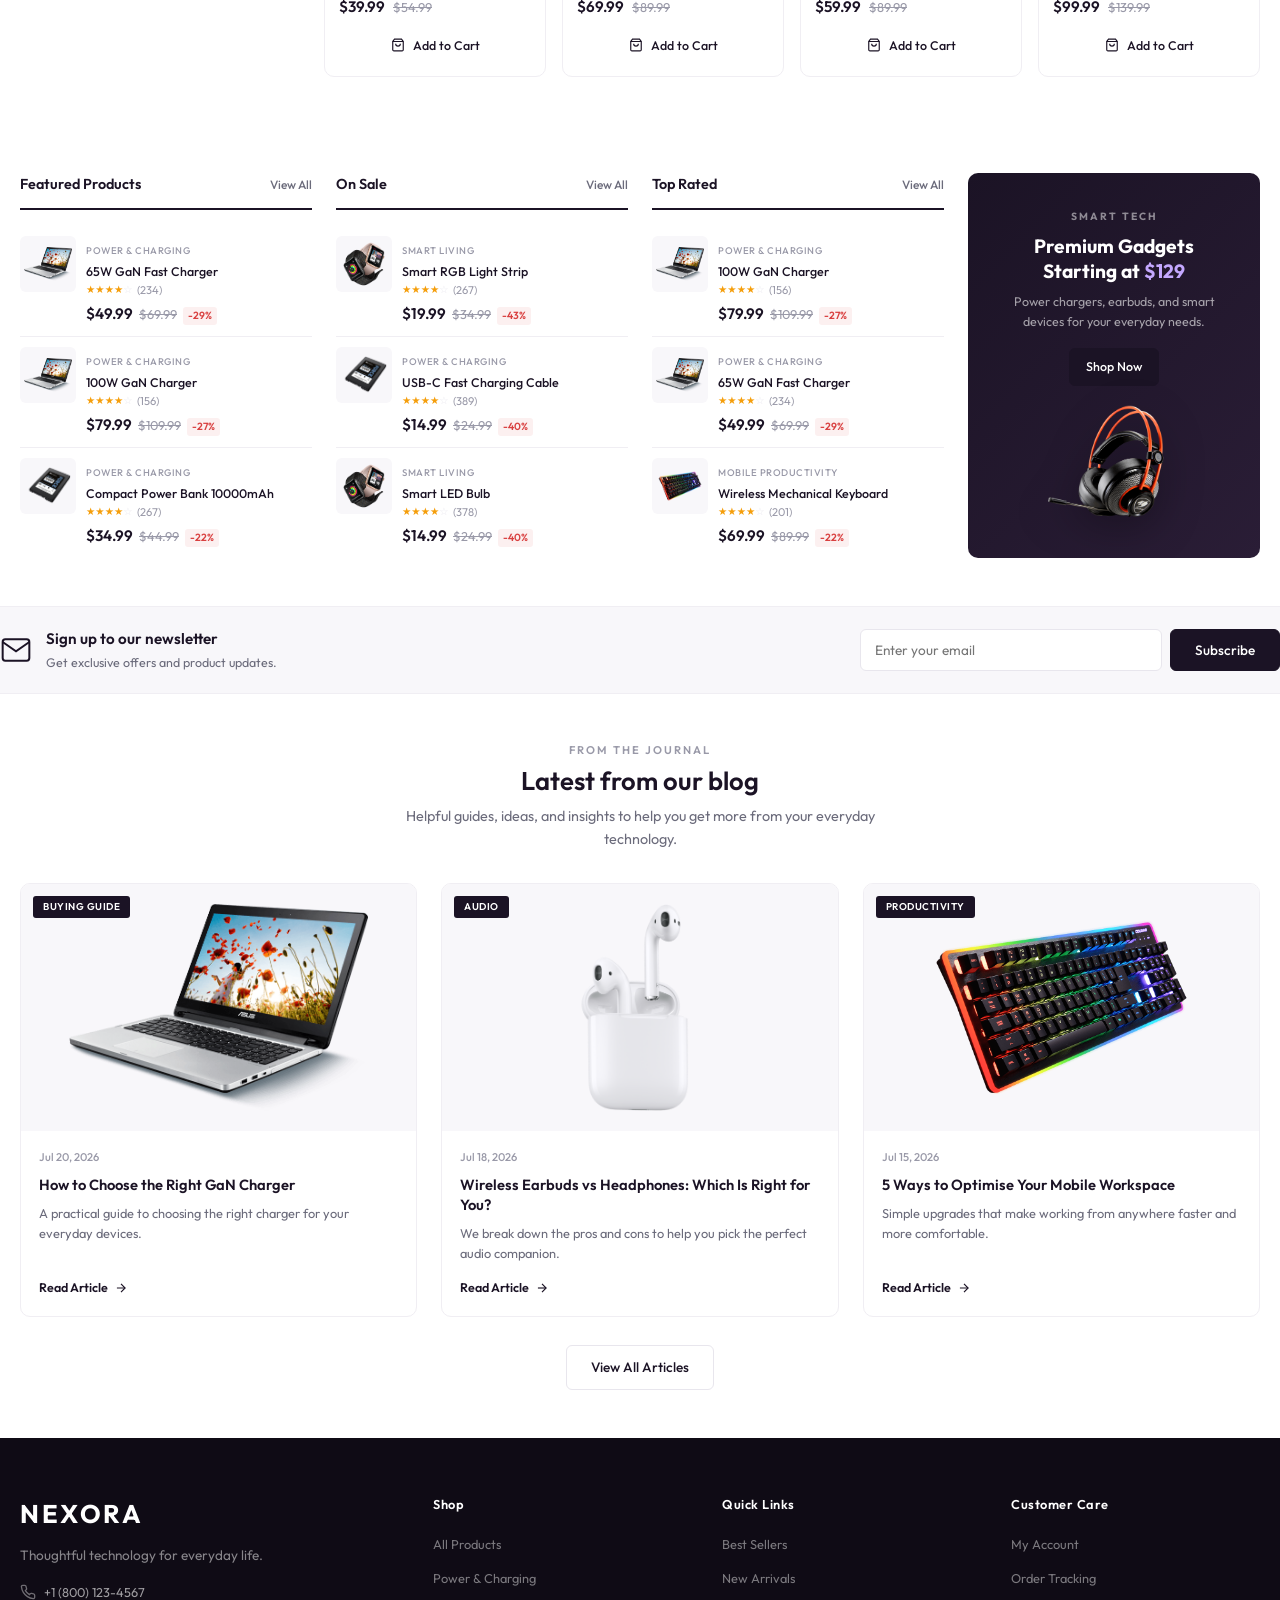
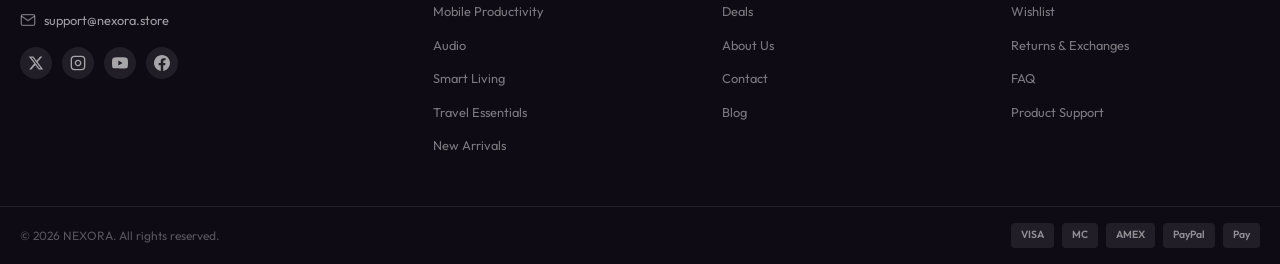
==== commit 806d63e3: "fixed here and their" ====
--- a/index.html
+++ b/index.html
@@ -141,6 +141,8 @@
       </div>
       <p class="newsletter-success" id="newsletter-success">Thanks for subscribing! Check your inbox for a welcome message.</p>
     </section>
+
+    <section class="section blog-section" id="recent-blog-section"></section>
   </main>
 
   <div class="footer-wrapper"></div>
@@ -148,7 +150,9 @@
   <script src="js/config.js"></script>
   <script src="js/data/categories.js"></script>
   <script src="js/data/products.js"></script>
+  <script src="js/data/blogs.js"></script>
   <script src="js/services/productService.js"></script>
+  <script src="js/services/blogService.js"></script>
   <script src="js/services/cartService.js"></script>
   <script src="js/services/wishlistService.js"></script>
   <script src="js/services/authService.js"></script>
--- a/css/style.css
+++ b/css/style.css
@@ -474,6 +474,64 @@
   object-fit: contain;
 }
 
+.dept-menu-item--has-sub {
+  flex-direction: column;
+  align-items: stretch;
+  padding: 0;
+}
+
+.dept-menu-item-link {
+  display: flex;
+  align-items: center;
+  gap: 10px;
+  padding: 10px 16px;
+  color: inherit;
+  text-decoration: none;
+}
+
+.dept-menu-item--has-sub:hover .dept-menu-item-link {
+  background: var(--bg-alt);
+  color: var(--primary);
+}
+
+.dept-menu-chevron {
+  transition: transform var(--transition);
+}
+
+.dept-menu-item--has-sub:hover .dept-menu-chevron {
+  transform: rotate(90deg);
+}
+
+.dept-sub-menu {
+  display: none;
+  background: var(--bg);
+  border-top: 1px solid var(--border-light);
+}
+
+.dept-menu-item--has-sub:hover .dept-sub-menu {
+  display: block;
+}
+
+.dept-sub-menu-item {
+  display: block;
+  padding: 8px 16px 8px 58px;
+  font-size: 0.78rem;
+  color: var(--text-muted);
+  text-decoration: none;
+  transition: all var(--transition);
+}
+
+.dept-sub-menu-item:hover {
+  color: var(--primary);
+  background: var(--bg-alt);
+}
+
+.dept-sub-menu-item--all {
+  font-weight: 600;
+  color: var(--text);
+  border-bottom: 1px solid var(--border-light);
+}
+
 .main-nav {
   display: flex;
   align-items: center;
@@ -525,6 +583,244 @@
 }
 
 /* ==============================
+   MEGA MENU OVERLAY
+   ============================== */
+.nav-link[data-mega-trigger] {
+  cursor: pointer;
+}
+
+.nav-link[data-mega-trigger]::after {
+  display: none;
+}
+
+.mega-menu-panel {
+  position: fixed;
+  top: 0;
+  left: 0;
+  width: 100%;
+  z-index: 999;
+  background: #fff;
+  border-top: 1px solid var(--border-light);
+  box-shadow: 0 12px 40px rgba(0, 0, 0, 0.12);
+  opacity: 0;
+  visibility: hidden;
+  transform: translateY(-8px);
+  transition: opacity 0.25s ease, transform 0.25s ease, visibility 0.25s ease;
+  pointer-events: none;
+}
+
+.mega-menu-panel.is-open {
+  opacity: 1;
+  visibility: visible;
+  transform: translateY(0);
+  pointer-events: auto;
+}
+
+.mega-menu-inner {
+  max-width: var(--max-width);
+  margin: 0 auto;
+  padding: 24px 20px;
+  display: grid;
+  grid-template-columns: 220px 1fr 260px;
+  gap: 24px;
+  min-height: 380px;
+}
+
+.mega-menu-nav {
+  display: flex;
+  flex-direction: column;
+  border-right: 1px solid var(--border-light);
+  padding-right: 20px;
+}
+
+.mega-menu-nav-item {
+  display: flex;
+  align-items: center;
+  gap: 10px;
+  padding: 9px 12px;
+  font-size: 0.82rem;
+  font-weight: 500;
+  color: var(--text);
+  border-radius: var(--radius-sm);
+  transition: all var(--transition);
+  text-decoration: none;
+}
+
+.mega-menu-nav-item:hover {
+  background: var(--bg-alt);
+  color: var(--primary);
+}
+
+.mega-menu-nav-item--all {
+  font-weight: 600;
+  color: var(--primary);
+  margin-bottom: 4px;
+  padding-bottom: 10px;
+  border-bottom: 1px solid var(--border-light);
+}
+
+.mega-menu-nav-icon {
+  width: 28px;
+  height: 28px;
+  border-radius: 50%;
+  object-fit: contain;
+  background: var(--bg-alt);
+  padding: 3px;
+  flex-shrink: 0;
+}
+
+.mega-menu-columns {
+  display: grid;
+  grid-template-columns: repeat(auto-fit, minmax(180px, 1fr));
+  gap: 8px;
+}
+
+.mega-menu-col {
+  padding: 0 8px;
+}
+
+.mega-menu-col-heading {
+  display: block;
+  font-size: 0.8rem;
+  font-weight: 600;
+  color: var(--primary);
+  padding: 8px 10px;
+  text-decoration: none;
+  border-bottom: 1px solid var(--border-light);
+  margin-bottom: 4px;
+  transition: color var(--transition);
+}
+
+.mega-menu-col-heading:hover {
+  color: var(--accent);
+}
+
+.mega-menu-col-links {
+  display: flex;
+  flex-direction: column;
+}
+
+.mega-menu-link {
+  display: block;
+  padding: 7px 10px;
+  font-size: 0.78rem;
+  color: var(--text-muted);
+  text-decoration: none;
+  border-radius: var(--radius-sm);
+  transition: all var(--transition);
+}
+
+.mega-menu-link:hover {
+  color: var(--primary);
+  background: var(--bg-alt);
+}
+
+.mega-menu-link--viewall {
+  font-weight: 600;
+  color: var(--primary);
+}
+
+.mega-menu-promo {
+  background: var(--bg-alt);
+  border-radius: var(--radius);
+  padding: 20px;
+  display: flex;
+  flex-direction: column;
+  border-left: 1px solid var(--border-light);
+}
+
+.mega-menu-promo-badge {
+  display: inline-block;
+  background: var(--primary);
+  color: #fff;
+  font-size: 0.65rem;
+  font-weight: 600;
+  padding: 3px 10px;
+  border-radius: 20px;
+  text-transform: uppercase;
+  letter-spacing: 0.5px;
+  width: fit-content;
+  margin-bottom: 10px;
+}
+
+.mega-menu-promo-title {
+  font-size: 0.9rem;
+  font-weight: 600;
+  color: var(--text);
+  margin-bottom: 14px;
+}
+
+.mega-menu-promo-products {
+  display: flex;
+  flex-direction: column;
+  gap: 10px;
+  flex: 1;
+}
+
+.mega-menu-promo-item {
+  display: flex;
+  align-items: center;
+  gap: 10px;
+  text-decoration: none;
+  padding: 6px;
+  border-radius: var(--radius-sm);
+  transition: background var(--transition);
+}
+
+.mega-menu-promo-item:hover {
+  background: #fff;
+}
+
+.mega-menu-promo-item img {
+  width: 44px;
+  height: 44px;
+  object-fit: contain;
+  background: #fff;
+  border-radius: var(--radius-sm);
+  padding: 4px;
+  flex-shrink: 0;
+}
+
+.mega-menu-promo-info {
+  display: flex;
+  flex-direction: column;
+  min-width: 0;
+}
+
+.mega-menu-promo-name {
+  font-size: 0.75rem;
+  font-weight: 500;
+  color: var(--text);
+  white-space: nowrap;
+  overflow: hidden;
+  text-overflow: ellipsis;
+}
+
+.mega-menu-promo-price {
+  font-size: 0.75rem;
+  font-weight: 600;
+  color: var(--primary);
+}
+
+.mega-menu-promo-cta {
+  display: block;
+  text-align: center;
+  padding: 9px 16px;
+  background: var(--primary);
+  color: #fff;
+  font-size: 0.78rem;
+  font-weight: 600;
+  border-radius: var(--radius-sm);
+  text-decoration: none;
+  margin-top: 14px;
+  transition: background var(--transition);
+}
+
+.mega-menu-promo-cta:hover {
+  background: #2a1d36;
+}
+
+/* ==============================
    HERO SECTION
    ============================== */
 .hero-section {
@@ -544,7 +840,8 @@
   border-radius: var(--radius) 0 0 var(--radius);
   border: 1px solid var(--border-light);
   border-right: none;
-  overflow: hidden;
+  position: relative;
+  z-index: 10;
 }
 
 .dept-sidebar-item {
@@ -579,6 +876,12 @@
   color: var(--primary);
 }
 
+.hero-mega-trigger:hover .dept-sidebar-icon,
+.hero-mega-item.is-open .dept-sidebar-icon,
+.hero-mega-item--simple:hover .dept-sidebar-icon {
+  color: var(--primary);
+}
+
 .dept-sidebar-name {
   flex: 1;
   min-width: 0;
@@ -587,6 +890,164 @@
 .dept-sidebar-item svg:last-child {
   color: var(--text-light);
   flex-shrink: 0;
+}
+
+/* Hero Mega Item (sidebar trigger) */
+.hero-mega-item {
+  position: relative;
+}
+
+.hero-mega-item--simple {
+  display: flex;
+  align-items: center;
+  gap: 10px;
+  padding: 10px 14px;
+  font-size: 0.8rem;
+  font-weight: 500;
+  color: var(--text);
+  transition: all var(--transition);
+  border-left: 3px solid transparent;
+  text-decoration: none;
+}
+
+.hero-mega-item--simple:hover {
+  background: var(--bg-alt);
+  color: var(--primary);
+  border-left-color: var(--primary);
+}
+
+.hero-mega-item--simple svg:last-child {
+  color: var(--text-light);
+  flex-shrink: 0;
+}
+
+.hero-mega-trigger {
+  display: flex;
+  align-items: center;
+  gap: 10px;
+  padding: 10px 14px;
+  font-size: 0.8rem;
+  font-weight: 500;
+  color: var(--text);
+  transition: all var(--transition);
+  border-left: 3px solid transparent;
+  text-decoration: none;
+  cursor: pointer;
+}
+
+.hero-mega-trigger:hover,
+.hero-mega-item.is-open .hero-mega-trigger {
+  background: var(--bg-alt);
+  color: var(--primary);
+  border-left-color: var(--primary);
+}
+
+.hero-mega-arrow {
+  margin-left: auto;
+  color: var(--text-light);
+  flex-shrink: 0;
+  transition: transform var(--transition);
+}
+
+.hero-mega-item.is-open .hero-mega-arrow {
+  transform: rotate(90deg);
+}
+
+/* Hero Mega Panel (flyout) */
+.hero-mega-panel {
+  position: absolute;
+  left: 100%;
+  top: 0;
+  width: 420px;
+  background: #fff;
+  border: 1px solid var(--border-light);
+  border-radius: 0 var(--radius) var(--radius) 0;
+  box-shadow: var(--shadow-lg);
+  z-index: 1100;
+  opacity: 0;
+  visibility: hidden;
+  transform: translateX(-6px);
+  transition: opacity 0.2s ease, transform 0.2s ease, visibility 0.2s ease;
+  pointer-events: none;
+}
+
+.hero-mega-item.is-open .hero-mega-panel {
+  opacity: 1;
+  visibility: visible;
+  transform: translateX(0);
+  pointer-events: auto;
+}
+
+.hero-mega-panel-inner {
+  display: grid;
+  grid-template-columns: 1fr 160px;
+  grid-template-rows: auto 1fr;
+  gap: 0;
+  min-height: 200px;
+}
+
+.hero-mega-panel-head {
+  grid-column: 1 / -1;
+  padding: 16px 20px 12px;
+  border-bottom: 1px solid var(--border-light);
+}
+
+.hero-mega-panel-head h4 {
+  font-size: 0.9rem;
+  font-weight: 600;
+  color: var(--primary);
+  margin-bottom: 4px;
+}
+
+.hero-mega-panel-head p {
+  font-size: 0.75rem;
+  color: var(--text-muted);
+  line-height: 1.5;
+}
+
+.hero-mega-panel-links {
+  display: flex;
+  flex-direction: column;
+  padding: 10px 12px;
+  border-right: 1px solid var(--border-light);
+}
+
+.mega-sub-link {
+  display: block;
+  padding: 8px 12px;
+  font-size: 0.78rem;
+  color: var(--text-muted);
+  text-decoration: none;
+  border-radius: var(--radius-sm);
+  transition: all var(--transition);
+}
+
+.mega-sub-link:hover {
+  color: var(--primary);
+  background: var(--bg-alt);
+}
+
+.mega-sub-link--all {
+  font-weight: 600;
+  color: var(--primary);
+  margin-bottom: 2px;
+  padding-bottom: 8px;
+  border-bottom: 1px solid var(--border-light);
+}
+
+.hero-mega-panel-image {
+  display: flex;
+  align-items: center;
+  justify-content: center;
+  padding: 16px;
+  background: var(--bg-alt);
+  border-radius: 0 0 var(--radius) 0;
+}
+
+.hero-mega-panel-image img {
+  max-width: 100%;
+  max-height: 140px;
+  object-fit: contain;
 }
 
 .hero-main {
@@ -1603,6 +2064,123 @@
   color: var(--success);
   font-weight: 500;
   font-size: 0.85rem;
+}
+
+/* ==============================
+   BLOG SECTION
+   ============================== */
+.blog-grid {
+  display: grid;
+  grid-template-columns: repeat(3, 1fr);
+  gap: 24px;
+}
+
+.blog-card {
+  display: flex;
+  flex-direction: column;
+  background: #fff;
+  border-radius: var(--radius);
+  border: 1px solid var(--border-light);
+  overflow: hidden;
+  text-decoration: none;
+  color: inherit;
+  transition: all var(--transition);
+}
+
+.blog-card:hover {
+  box-shadow: var(--shadow-md);
+  border-color: transparent;
+  transform: translateY(-3px);
+}
+
+.blog-card-image {
+  position: relative;
+  aspect-ratio: 16 / 10;
+  background: var(--bg-alt);
+  overflow: hidden;
+}
+
+.blog-card-image img {
+  width: 100%;
+  height: 100%;
+  object-fit: contain;
+  padding: 20px;
+  transition: transform 0.4s ease;
+}
+
+.blog-card:hover .blog-card-image img {
+  transform: scale(1.05);
+}
+
+.blog-card-category {
+  position: absolute;
+  top: 12px;
+  left: 12px;
+  background: var(--primary);
+  color: #fff;
+  font-size: 0.62rem;
+  font-weight: 600;
+  letter-spacing: 0.5px;
+  text-transform: uppercase;
+  padding: 3px 10px;
+  border-radius: 3px;
+}
+
+.blog-card-body {
+  padding: 18px;
+  display: flex;
+  flex-direction: column;
+  flex: 1;
+}
+
+.blog-card-date {
+  font-size: 0.7rem;
+  font-weight: 500;
+  color: var(--text-light);
+  margin-bottom: 8px;
+}
+
+.blog-card-title {
+  font-size: 0.92rem;
+  font-weight: 600;
+  color: var(--primary);
+  line-height: 1.35;
+  margin-bottom: 8px;
+}
+
+.blog-card-excerpt {
+  font-size: 0.8rem;
+  color: var(--text-muted);
+  line-height: 1.6;
+  margin-bottom: 14px;
+  flex: 1;
+}
+
+.blog-card-cta {
+  display: inline-flex;
+  align-items: center;
+  gap: 6px;
+  font-size: 0.78rem;
+  font-weight: 600;
+  color: var(--primary);
+  transition: gap var(--transition);
+}
+
+.blog-card:hover .blog-card-cta {
+  gap: 10px;
+}
+
+.blog-card-cta svg {
+  transition: transform var(--transition);
+}
+
+.blog-card:hover .blog-card-cta svg {
+  transform: translateX(2px);
+}
+
+.blog-viewall-wrap {
+  text-align: center;
+  margin-top: 28px;
 }
 
 /* ==============================
--- a/css/responsive.css
+++ b/css/responsive.css
@@ -10,6 +10,10 @@
     display: none;
   }
 
+  .hero-mega-panel {
+    display: none !important;
+  }
+
   .hero-main {
     border-radius: var(--radius);
   }
@@ -60,6 +64,10 @@
 
   .showcase-ad {
     grid-column: 1 / -1;
+  }
+
+  .blog-grid {
+    grid-template-columns: repeat(2, 1fr);
   }
 
   .footer-main {
@@ -140,6 +148,10 @@
 
   .nav-bar {
     display: none;
+  }
+
+  .mega-menu-panel {
+    display: none !important;
   }
 
   .mobile-menu-btn {
@@ -560,6 +572,10 @@
     width: 100%;
   }
 
+  .blog-grid {
+    grid-template-columns: 1fr;
+  }
+
   .footer-main {
     grid-template-columns: 1fr;
     gap: 28px;
